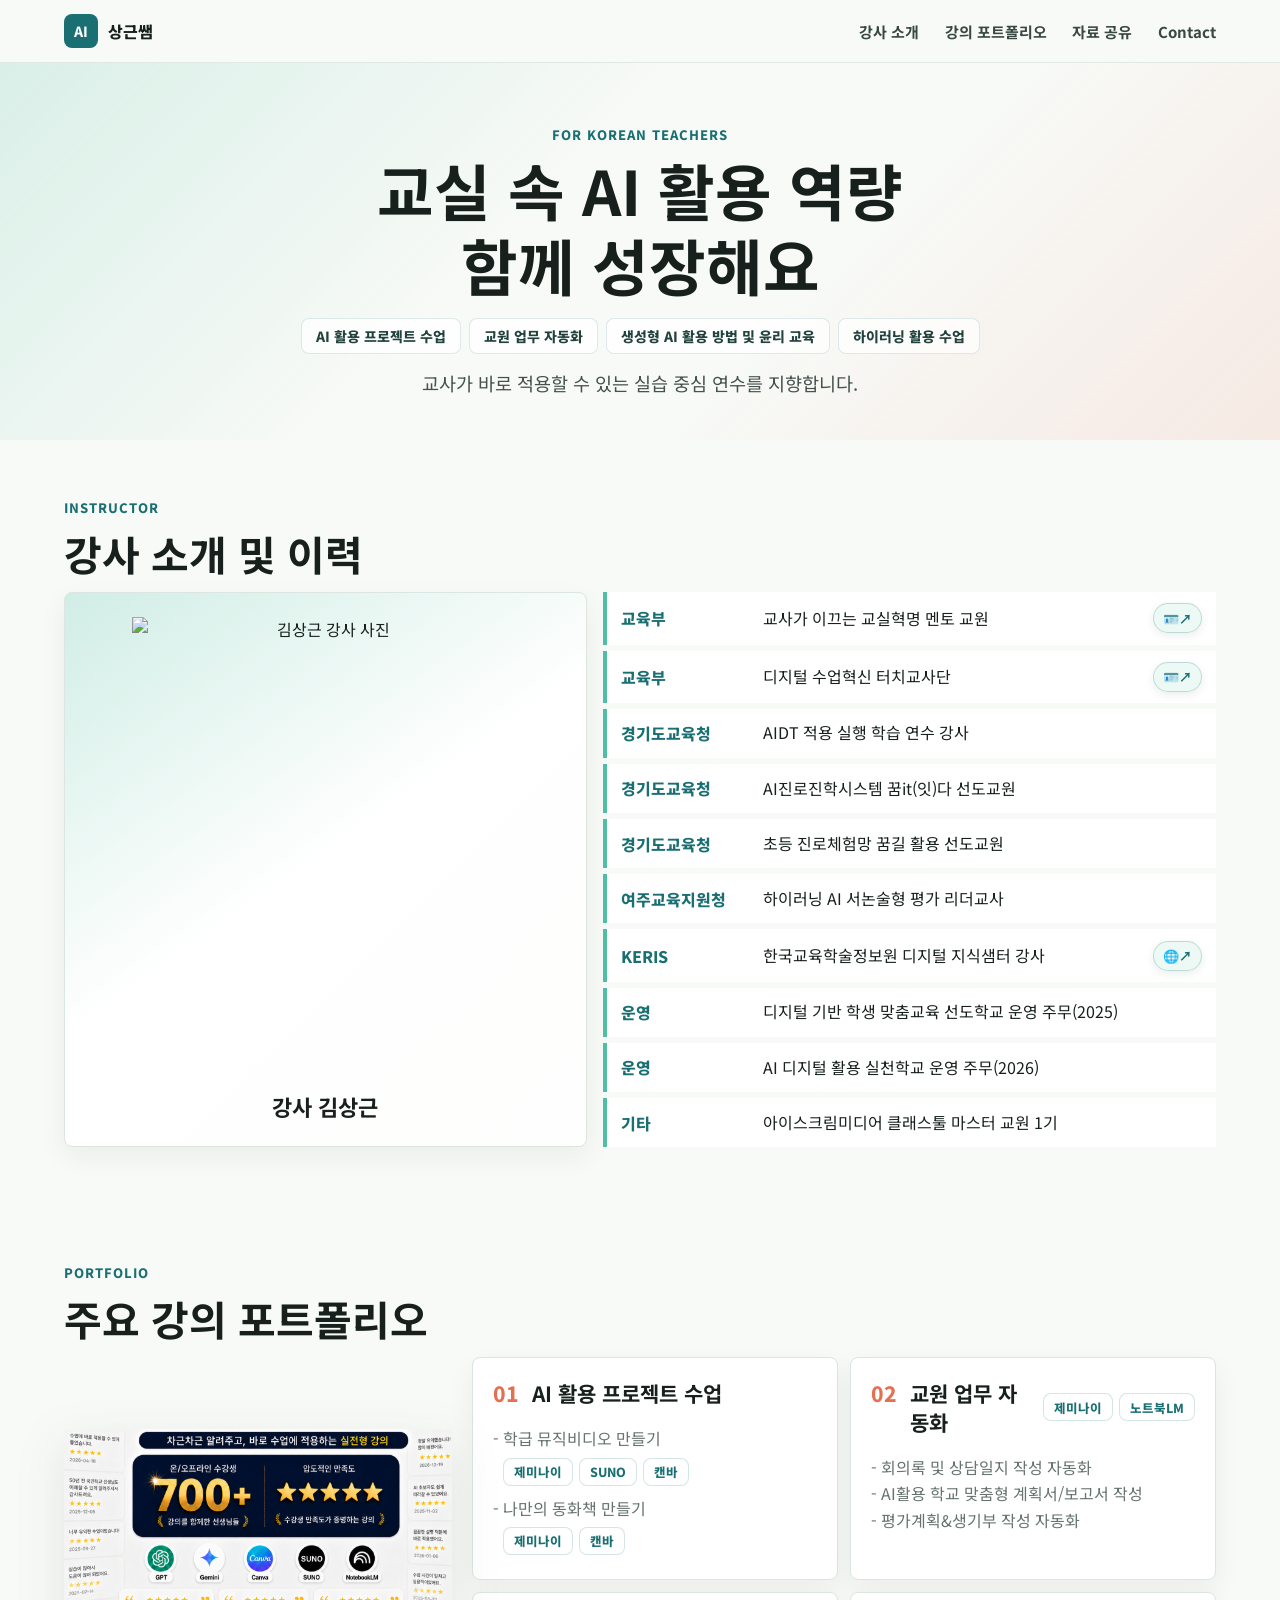
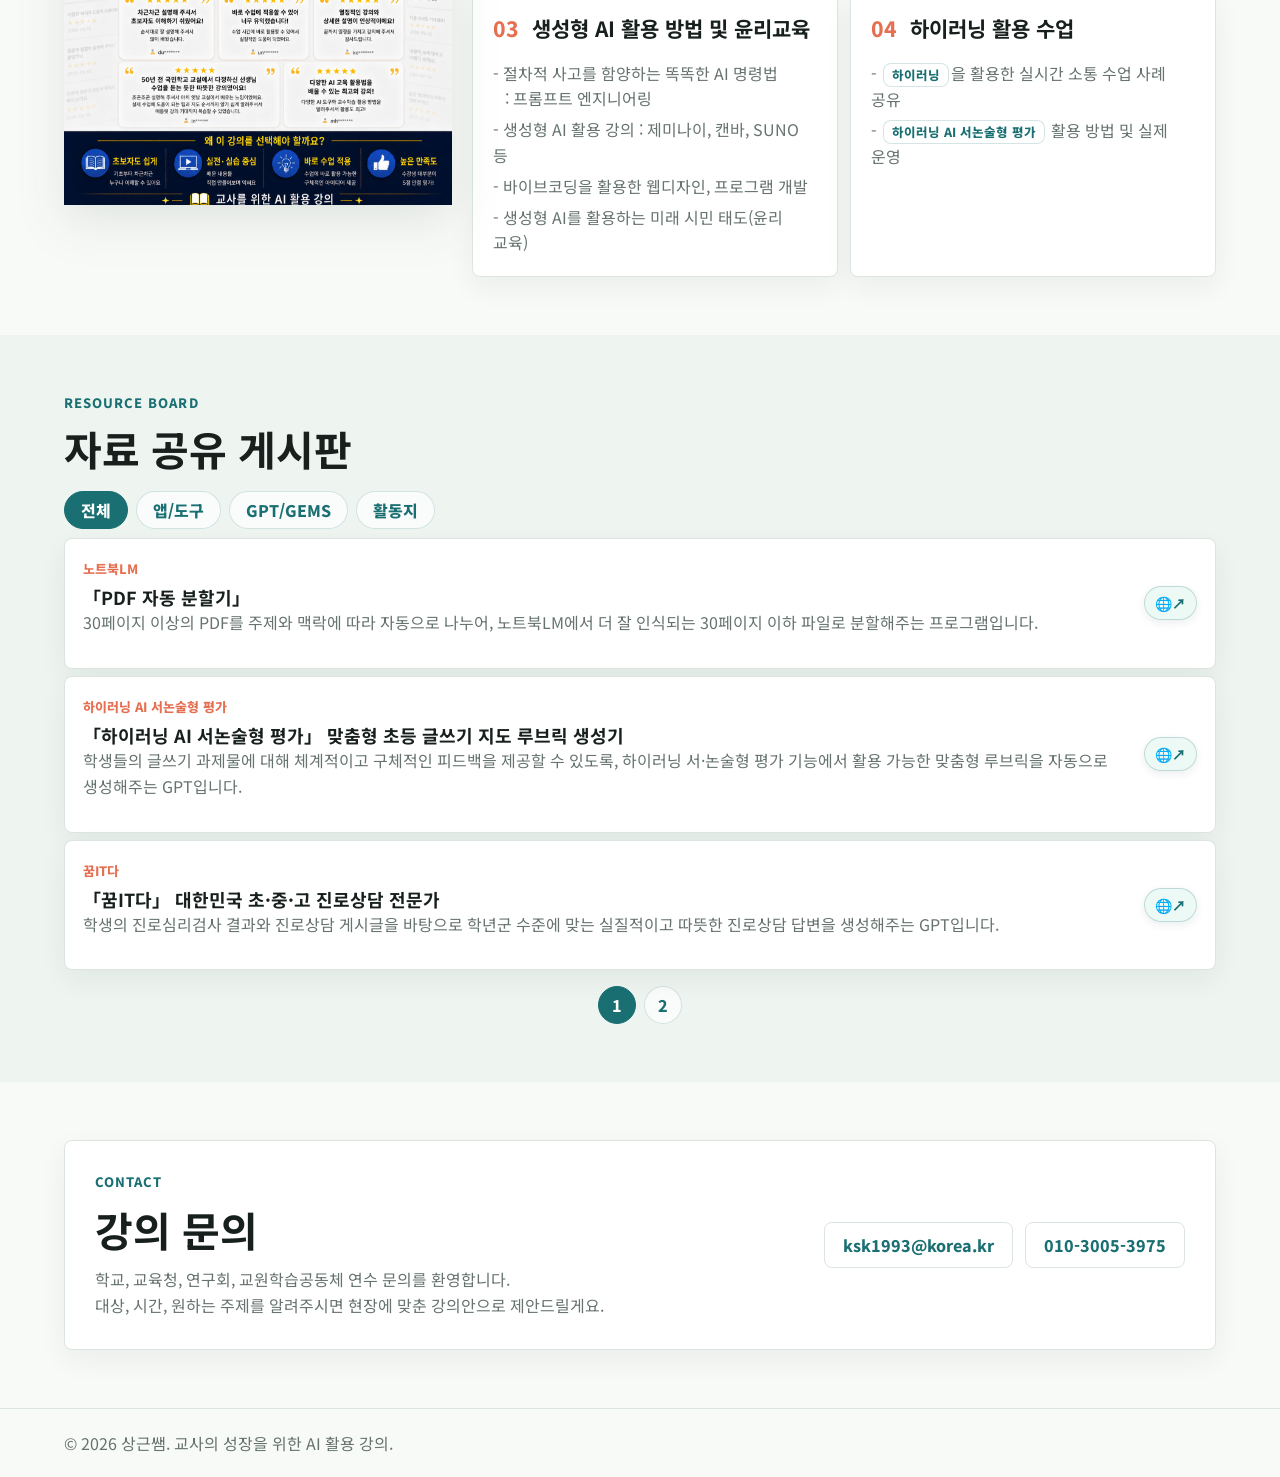
==== index.html @ 59b43b4c "Add files via upload" ====
<!doctype html>
<html lang="ko">
  <head>
    <meta charset="UTF-8" />
    <meta name="viewport" content="width=device-width, initial-scale=1.0" />
    <title>상근쌤 | 교사를 위한 AI 활용 강의 · 업무 자동화 연수</title>
    <meta
      name="description"
      content="교사를 위한 AI 활용 강의, 노트북LM과 제미나이 기반 업무 자동화, 생성형 AI 수업, 하이러닝 서논술형 평가 연수를 운영하는 상근쌤의 강의 포트폴리오입니다."
    />
    <meta name="robots" content="index, follow" />
    <meta
      name="keywords"
      content="교사 AI 활용 강의, 교원 AI 연수, 노트북LM 업무 자동화, 제미나이 업무 자동화, 하이러닝 서논술형 평가, 바이브코딩 자료, 생성형 AI 수업"
    />
    <link rel="canonical" href="https://skssam.pages.dev/" />
    <meta property="og:title" content="상근쌤 | 교사를 위한 AI 활용 강의" />
    <meta
      property="og:description"
      content="교실에서 바로 쓰는 AI 활용 수업, 교사 업무 자동화, 생성형 AI 연수와 자료 공유"
    />
    <meta property="og:url" content="https://skssam.pages.dev/" />
    <meta property="og:type" content="website" />
    <meta property="og:image" content="https://skssam.pages.dev/assets/og-image.png" />
    <meta property="og:image:secure_url" content="https://skssam.pages.dev/assets/og-image.png" />
    <meta property="og:image:type" content="image/png" />
    <meta property="og:image:width" content="1731" />
    <meta property="og:image:height" content="909" />
    <meta property="og:image:alt" content="상근쌤 교사를 위한 AI 활용 강의 및 업무 자동화 연수 대표 이미지" />
    <meta name="twitter:card" content="summary_large_image" />
    <meta name="twitter:url" content="https://skssam.pages.dev/" />
    <meta name="twitter:image" content="https://skssam.pages.dev/assets/og-image.png" />
    <link rel="preconnect" href="https://fonts.googleapis.com" />
    <link rel="preconnect" href="https://fonts.gstatic.com" crossorigin />
    <link
      href="https://fonts.googleapis.com/css2?family=Noto+Sans+KR:wght@400;500;700;800&display=swap"
      rel="stylesheet"
    />
    <link rel="stylesheet" as="style" crossorigin href="https://cdn.jsdelivr.net/gh/orioncactus/pretendard/dist/web/static/pretendard.css" />
    <link rel="stylesheet" href="styles.css?v=2026050605" />
    <script type="application/ld+json">
      {
        "@context": "https://schema.org",
        "@type": "Person",
        "name": "김상근",
        "alternateName": "상근쌤",
        "url": "https://skssam.pages.dev/",
        "image": "https://skssam.pages.dev/assets/og-image.png",
        "jobTitle": "교사를 위한 AI 활용 강사",
        "email": "ksk1993@korea.kr",
        "telephone": "010-3005-3975",
        "knowsAbout": [
          "교사 AI 활용 강의",
          "노트북LM 업무 자동화",
          "제미나이 업무 자동화",
          "하이러닝 서논술형 평가",
          "생성형 AI 수업",
          "바이브코딩 자료"
        ]
      }
    </script>
  </head>
  <body>
    <header class="site-header">
      <a class="brand" href="#top" aria-label="상근쌤 홈">
        <span class="brand-mark">AI</span>
        <span>상근쌤</span>
      </a>
      <nav class="main-nav" aria-label="주요 메뉴">
        <a href="#profile">강사 소개</a>
        <a href="#portfolio">강의 포트폴리오</a>
        <a href="#shares">자료 공유</a>
        <a href="#contact">Contact</a>
      </nav>
    </header>

    <main id="top">
      <section class="hero" aria-labelledby="hero-title">
        <div class="hero-copy">
          <p class="eyebrow">For Korean Teachers</p>
          <h1 id="hero-title">
            <span class="hero-title-line">교실 속 AI 활용 역량</span>
            <span class="hero-title-line">함께 성장해요</span>
          </h1>
          <div class="hero-highlights" aria-label="주요 강의 영역">
            <span>AI 활용 프로젝트 수업</span>
            <span>교원 업무 자동화</span>
            <span>생성형 AI 활용 방법 및 윤리 교육</span>
            <span>하이러닝 활용 수업</span>
          </div>
          <p class="hero-lead">교사가 바로 적용할 수 있는 실습 중심 연수를 지향합니다.</p>
        </div>

      </section>

      <section class="section profile-section" id="profile" aria-labelledby="profile-title">
        <div class="section-heading">
          <div>
            <p class="eyebrow">Instructor</p>
            <h2 id="profile-title">강사 소개 및 이력</h2>
          </div>
        </div>
        <div class="profile-grid">
          <article class="profile-card">
            <img class="avatar" src="assets/kim-sanggeun-photo.png" alt="김상근 강사 사진" />
            <h3>강사 김상근</h3>
          </article>
          <div class="history-list">
            <button
              class="history-link-card history-profile-card"
              type="button"
              data-profile-image="assets/profile1.png"
              data-profile-alt="교사가 이끄는 교실혁명 멘토 교원 명함"
              data-hover-label="관련 명함 보기 ↗"
              aria-label="교사가 이끄는 교실혁명 멘토 교원 관련 명함 보기"
            >
              <span>교육부</span>
              <p>교사가 이끄는 교실혁명 <span class="career-mobile-break">멘토 교원</span></p>
              <span class="history-link-icon" aria-hidden="true">🪪↗</span>
              <span class="sr-only">관련 명함 보기</span>
            </button>
            <button
              class="history-link-card history-profile-card"
              type="button"
              data-profile-image="assets/profile2.png"
              data-profile-alt="디지털 수업혁신 터치교사단 명함"
              data-hover-label="관련 명함 보기 ↗"
              aria-label="디지털 수업혁신 터치교사단 관련 명함 보기"
            >
              <span>교육부</span>
              <p class="career-keep-line">디지털 수업혁신 터치교사단</p>
              <span class="history-link-icon" aria-hidden="true">🪪↗</span>
              <span class="sr-only">관련 명함 보기</span>
            </button>
            <div>
              <span>경기도교육청</span>
              <p>AIDT 적용 실행 학습 연수 강사</p>
            </div>
            <div>
              <span>경기도교육청</span>
              <p>AI진로진학시스템 꿈it(잇)다 선도교원</p>
            </div>
            <div>
              <span>경기도교육청</span>
              <p>초등 진로체험망 꿈길 활용 선도교원</p>
            </div>
            <div>
              <span>여주교육지원청</span>
              <p>하이러닝 AI 서논술형 평가 리더교사</p>
            </div>
            <a
              class="history-link-card"
              href="https://educator.edunet.net/search.php?type=all&searchValue=%EA%B9%80%EC%83%81%EA%B7%BC&sKeyword=allkeyword&studyStart=&timeStart=00&timeMinuteStart=00&studyEnd=&timeEnd=00&timeMinuteEnd=00"
              target="_blank"
              rel="noopener noreferrer"
              aria-label="한국교육학술정보원 디지털 지식샘터 강의 보러가기"
              data-hover-label="지식샘터 강의 보러가기 ↗"
            >
              <span>KERIS</span>
              <p>한국교육학술정보원 디지털 지식샘터 강사</p>
              <span class="history-link-icon" aria-hidden="true">
                <span class="history-icon-desktop">🌐</span>
                <span class="history-icon-mobile">🌐↗</span>
              </span>
              <span class="sr-only">지식샘터 강의 보러가기</span>
            </a>
            <div>
              <span>운영</span>
              <p>디지털 기반 학생 맞춤교육 선도학교 운영 주무(2025)</p>
            </div>
            <div>
              <span>운영</span>
              <p>AI 디지털 활용 실천학교 운영 주무(2026)</p>
            </div>
            <div>
              <span>기타</span>
              <p>아이스크림미디어 클래스툴 마스터 교원 1기</p>
            </div>
          </div>
        </div>
      </section>

      <section class="section" id="portfolio" aria-labelledby="portfolio-title">
        <div class="section-heading">
          <div>
            <p class="eyebrow">Portfolio</p>
            <h2 id="portfolio-title">주요 강의 포트폴리오</h2>
          </div>
        </div>
        <div class="portfolio-grid" id="portfolioList">
          <aside class="portfolio-review-panel" aria-label="수강생 후기가 증명하는 AI 활용 수업 강좌">
            <img src="assets/ai-class-review-banner.png" alt="많은 선생님이 선택한 AI 활용 수업 강좌 수강생 후기 이미지" />
          </aside>
          <article class="portfolio-card">
            <div class="portfolio-card-title">
              <span>01</span>
              <h3>AI 활용 프로젝트 수업</h3>
            </div>
            <div class="portfolio-list">
              <p>- 학급 뮤직비디오 만들기</p>
              <div class="tool-tags" aria-label="학급 뮤직비디오 만들기 활용 도구">
                <span>제미나이</span>
                <span>SUNO</span>
                <span>캔바</span>
              </div>
              <p>- 나만의 동화책 만들기</p>
              <div class="tool-tags" aria-label="나만의 동화책 만들기 활용 도구">
                <span>제미나이</span>
                <span>캔바</span>
              </div>
            </div>
          </article>
          <article class="portfolio-card">
            <div class="portfolio-card-title">
              <span>02</span>
              <h3>교원 업무 자동화</h3>
              <div class="tool-tags title-tool-tags" aria-label="교원 업무 자동화 활용 도구">
                <span>제미나이</span>
                <span>노트북LM</span>
              </div>
            </div>
            <p class="portfolio-list">- 회의록 및 상담일지 작성 자동화
- AI활용 학교 맞춤형 계획서/보고서 작성
- 평가계획&생기부 작성 자동화</p>
          </article>
          <article class="portfolio-card">
            <div class="portfolio-card-title">
              <span>03</span>
              <h3>생성형 AI 활용 방법 및 윤리교육</h3>
            </div>
            <div class="portfolio-list">
              <p>- 절차적 사고를 함양하는 똑똑한 AI 명령법<br />&nbsp;&nbsp;&nbsp;: 프롬프트 엔지니어링</p>
              <p>- 생성형 AI 활용 강의 : 제미나이, 캔바, SUNO 등</p>
              <p>- 바이브코딩을 활용한 웹디자인, 프로그램 개발</p>
              <p>- 생성형 AI를 활용하는 미래 시민 태도(윤리 교육)</p>
            </div>
          </article>
          <article class="portfolio-card">
            <div class="portfolio-card-title">
              <span>04</span>
              <h3>하이러닝 활용 수업</h3>
            </div>
            <div class="portfolio-list nowrap-list">
              <p>- <span class="inline-chip">하이러닝</span>을 활용한 실시간 소통 수업 사례 공유</p>
              <p>- <span class="inline-chip">하이러닝 AI 서논술형 평가</span> 활용 방법 및 실제 운영</p>
            </div>
          </article>
        </div>
      </section>

      <section class="section shares-section" id="shares" aria-labelledby="shares-title">
        <div class="section-heading">
          <div>
            <p class="eyebrow">Resource Board</p>
            <h2 id="shares-title">자료 공유 게시판</h2>
          </div>
        </div>
        <div class="share-board-tabs" id="shareBoardTabs" role="tablist" aria-label="자료 공유 게시판 분류">
          <button class="is-active" type="button" data-share-board="전체" role="tab" aria-selected="true">전체</button>
          <button type="button" data-share-board="앱/도구" role="tab" aria-selected="false">앱/도구</button>
          <button type="button" data-share-board="GPT/GEMS" role="tab" aria-selected="false">GPT/GEMS</button>
          <button type="button" data-share-board="활동지" role="tab" aria-selected="false">활동지</button>
        </div>
        <div class="share-list" id="shareList">
          <a class="share-item share-link-card" href="https://drive.google.com/drive/folders/1hih7BRRIBgWwwtmWUX5-XohDXLSH2OhS?usp=drive_link" target="_blank" rel="noopener noreferrer" aria-label="「PDF 자동 분할기」 다운로드" data-hover-label="다운로드 ↗">
            <div>
              <span class="tag">노트북LM</span>
              <h3>「PDF 자동 분할기」</h3>
              <p>30페이지 이상의 PDF를 주제와 맥락에 따라 자동으로 나누어, 노트북LM에서 더 잘 인식되는 30페이지 이하 파일로 분할해주는 프로그램입니다.</p>
            </div>
            <div class="item-actions">
              <span class="share-link-button" aria-hidden="true">🌐↗</span>
            </div>
            <span class="sr-only">다운로드</span>
          </a>
          <a class="share-item share-link-card" href="https://chatgpt.com/g/g-69eb8a4720e4819185c277b83c97bedc-haireoning-ai-seononsulhyeong-pyeongga-majcumhyeong-codeung-geulsseugi-jido-rubeurig-saengseonggi" target="_blank" rel="noopener noreferrer" aria-label="「하이러닝 AI 서논술형 평가」 맞춤형 초등 글쓰기 지도 루브릭 생성기 이동" data-hover-label="이동 ↗">
            <div>
              <span class="tag">하이러닝 AI 서논술형 평가</span>
              <h3>「하이러닝 AI 서논술형 평가」 맞춤형 초등 글쓰기 지도 루브릭 생성기</h3>
              <p>학생들의 글쓰기 과제물에 대해 체계적이고 구체적인 피드백을 제공할 수 있도록, 하이러닝 서·논술형 평가 기능에서 활용 가능한 맞춤형 루브릭을 자동으로 생성해주는 GPT입니다.</p>
            </div>
            <div class="item-actions">
              <span class="share-link-button" aria-hidden="true">🌐↗</span>
            </div>
            <span class="sr-only">이동</span>
          </a>
          <a class="share-item share-link-card" href="https://drive.google.com/drive/folders/1OHxP7_t46k3qbHOUnBz8bA0-FijJ_od2?usp=drive_link" target="_blank" rel="noopener noreferrer" aria-label="「문서일괄 PDF 변환기」 다운로드" data-hover-label="다운로드 ↗">
            <div>
              <span class="tag">노트북LM</span>
              <h3>「문서일괄 PDF 변환기」</h3>
              <p>한글(HWP/HWPX), 워드, 엑셀, 파워포인트 등 여러 문서 파일을 한 번에 PDF로 변환해주는 프로그램입니다.<br />※ 변환 중에는 다른 창을 클릭하지 말고 잠시 기다려야 합니다. 일부 문서 형식은 한컴오피스 또는 LibreOffice 설치가 필요할 수 있습니다.</p>
            </div>
            <div class="item-actions">
              <span class="share-link-button" aria-hidden="true">🌐↗</span>
            </div>
            <span class="sr-only">다운로드</span>
          </a>
        </div>
        <div class="share-pagination" id="sharePagination" aria-label="자료 공유 게시판 페이지"></div>
      </section>

      <section class="section contact-section" id="contact" aria-labelledby="contact-title">
        <div>
          <p class="eyebrow">Contact</p>
          <h2 id="contact-title">강의 문의</h2>
          <p class="contact-copy">
            <span>학교, 교육청, 연구회, 교원학습공동체 연수 문의를 환영합니다.</span>
            <span>대상, 시간, 원하는 주제를 알려주시면 현장에 맞춘 강의안으로 제안드릴게요.</span>
          </p>
        </div>
        <div class="contact-methods">
          <a href="mailto:ksk1993@korea.kr">ksk1993@korea.kr</a>
          <a href="tel:010-3005-3975">010-3005-3975</a>
        </div>
      </section>
    </main>

    <footer>
      <p>© 2026 상근쌤. 교사의 성장을 위한 AI 활용 강의.</p>
    </footer>

    <div class="modal-backdrop" id="adminModal" hidden>
      <div class="admin-modal" role="dialog" aria-modal="true" aria-labelledby="adminModalTitle">
        <button class="modal-close" type="button" id="modalClose" aria-label="팝업 닫기">×</button>
        <p class="eyebrow">Admin</p>
        <h2 id="adminModalTitle">관리자 글쓰기</h2>
        <form class="admin-form" id="adminForm">
          <div class="password-step" id="passwordStep">
            <label for="adminPassword">비밀번호</label>
            <input id="adminPassword" type="password" inputmode="numeric" maxlength="4" placeholder="숫자 4자리" autocomplete="off" />
            <button class="button primary" type="button" id="passwordConfirm">확인</button>
          </div>

          <div class="post-picker-step" id="postPickerStep" hidden>
            <button class="button primary" type="button" id="newPostButton">새 글 작성</button>
            <div class="post-picker-list" id="postPickerList"></div>
          </div>

          <div class="editor-step" id="editorStep" hidden>
            <input id="postCategory" type="text" placeholder="분류 예: 수업 도구" />
            <input id="postTitle" type="text" placeholder="제목" required />
            <textarea id="postDescription" rows="4" placeholder="설명" required></textarea>
            <input id="postUrl" type="url" placeholder="공유 링크 https://..." />
            <input id="postFile" type="file" />
            <button class="button primary" type="submit" id="savePostButton">등록하기</button>
          </div>
        </form>
      </div>
    </div>

    <div class="profile-image-backdrop" id="profileImageModal" hidden>
      <div class="profile-image-dialog" role="dialog" aria-modal="true" aria-label="관련 명함 이미지">
        <button class="profile-image-close" type="button" id="profileImageClose" aria-label="명함 이미지 닫기">×</button>
        <img id="profileImagePreview" src="" alt="" />
      </div>
    </div>

    <script>
      (() => {
        const portfolioKey = "sanggeunPortfolioItems";
        const shareKey = "sanggeunShareItems";
        const defaultPortfolioItems = [
          {
            id: "default-project-ai",
            title: "AI 활용 프로젝트 수업",
            description: "- 학급 뮤직비디오 만들기\n- 나만의 동화책 만들기",
          },
          {
            id: "default-automation",
            title: "교원 업무 자동화",
            description: "- 회의록 및 상담일직 작성 자동화\n- AI활용 학교 맞춤형 계획서/보고서 작성\n- 평가계획&생기부 작성 자동화",
          },
          {
            id: "default-generative-ai",
            title: "생성형 AI 활용 방법 및 윤리교육",
            description: "- 절차적 사고를 함양하는 똑똑한 AI 명령법\n   : 프롬프트 엔지니어링\n- 생성형 AI 활용 강의 : 제미나이, 캔바, SUNO 등\n- 바이브코딩을 활용한 웹디자인, 프로그램 개발\n- 생성형 AI를 활용하는 미래 시민 태도(윤리 교육)",
          },
          {
            id: "default-highlearning",
            title: "하이러닝 활용 수업",
            description: "- 하이러닝을 활용한 실시간 소통 수업 사례 공유\n- 하이러닝 서논술형 평가 활용 방법 및 실제 운영",
          },
        ];

        try {
          const savedPortfolioItems = JSON.parse(localStorage.getItem(portfolioKey)) || [];
          const defaultIds = new Set(defaultPortfolioItems.map((item) => item.id));
          const customPortfolioItems = savedPortfolioItems
            .filter((item) => !defaultIds.has(item.id))
            .filter((item) => item.title !== "프로젝트 학습 기반 AI 수업")
            .filter((item) => !item.title.replace(/\s+/g, "").includes("노트북LM과제미나이기반"));

          localStorage.setItem(portfolioKey, JSON.stringify([...defaultPortfolioItems, ...customPortfolioItems]));

          const savedShareItems = JSON.parse(localStorage.getItem(shareKey)) || [];
          const cleanedShareItems = savedShareItems.filter((item) => {
            const isPdfSplitter = item.title === "PDF 자동 분할기(30페이지)";

            return !(isPdfSplitter && !item.url);
          });

          localStorage.setItem(shareKey, JSON.stringify(cleanedShareItems));
        } catch {
          localStorage.setItem(portfolioKey, JSON.stringify(defaultPortfolioItems));
          localStorage.setItem(shareKey, JSON.stringify([]));
        }
      })();
    </script>
    <script src="script.js?v=2026050602"></script>
  </body>
</html>
---- styles.css ----
:root {
  --ink: #17201d;
  --muted: #66736f;
  --line: #dce5df;
  --paper: #f8faf7;
  --panel: #ffffff;
  --mint: #4fbea3;
  --teal: #196f72;
  --coral: #e56f51;
  --gold: #d7a84b;
  --shadow: 0 18px 50px rgba(18, 38, 35, 0.12);
}

* {
  box-sizing: border-box;
}

html {
  scroll-behavior: smooth;
}

body {
  margin: 0;
  font-family: "Pretendard", "Noto Sans KR", system-ui, sans-serif;
  color: var(--ink);
  background: var(--paper);
  letter-spacing: 0;
}

.sr-only {
  position: absolute;
  width: 1px;
  height: 1px;
  padding: 0;
  margin: -1px;
  overflow: hidden;
  clip: rect(0, 0, 0, 0);
  white-space: nowrap;
  border: 0;
}

a {
  color: inherit;
  text-decoration: none;
}

.site-header {
  position: sticky;
  top: 0;
  z-index: 10;
  display: flex;
  align-items: center;
  justify-content: space-between;
  gap: 20px;
  padding: 14px clamp(20px, 5vw, 64px);
  background: rgba(248, 250, 247, 0.88);
  border-bottom: 1px solid rgba(220, 229, 223, 0.8);
  backdrop-filter: blur(16px);
}

.brand {
  display: inline-flex;
  align-items: center;
  gap: 10px;
  font-weight: 800;
  white-space: nowrap;
}

.brand-mark {
  display: grid;
  place-items: center;
  width: 34px;
  height: 34px;
  border-radius: 8px;
  color: white;
  background: var(--teal);
  font-size: 14px;
}

.main-nav {
  display: flex;
  align-items: center;
  gap: clamp(12px, 2vw, 28px);
  color: #394843;
  font-size: 15px;
  font-weight: 700;
}

.hero {
  min-height: auto;
  display: flex;
  align-items: center;
  justify-content: center;
  padding: clamp(40px, 5.6vw, 62px) clamp(20px, 5vw, 64px) clamp(28px, 3.6vw, 42px);
  background:
    linear-gradient(135deg, rgba(79, 190, 163, 0.18), transparent 42%),
    linear-gradient(315deg, rgba(229, 111, 81, 0.12), transparent 38%),
    var(--paper);
}

.hero-copy {
  max-width: 980px;
  margin: 0 auto;
  text-align: center;
}

.eyebrow {
  margin: 0 0 12px;
  color: var(--teal);
  font-size: 13px;
  font-weight: 800;
  letter-spacing: 0.08em;
  text-transform: uppercase;
}

h1,
h2,
h3,
p {
  margin-top: 0;
}

h1 {
  margin-bottom: 14px;
  font-size: clamp(38px, 4.8vw, 64px);
  line-height: 1.12;
  letter-spacing: 0;
}

.hero-title-line {
  display: block;
  white-space: nowrap;
}

.hero-title-line + .hero-title-line {
  margin-top: 6px;
}

.hero-mobile-line {
  display: inline;
}

.hero-lead {
  max-width: none;
  margin-top: 14px;
  margin-bottom: 0;
  color: #45524e;
  font-size: clamp(16px, 1.45vw, 19px);
  line-height: 1.65;
}

.hero-lead span {
  display: block;
  white-space: nowrap;
}

.hero-lead .hero-lead-mobile {
  display: none;
}

.hero-highlights {
  display: flex;
  flex-wrap: wrap;
  justify-content: center;
  gap: 8px;
  max-width: 900px;
  margin: 18px auto 0;
}

.hero-highlights span {
  display: inline-flex;
  align-items: center;
  min-height: 36px;
  padding: 0 14px;
  border: 1px solid rgba(25, 111, 114, 0.14);
  border-radius: 8px;
  color: #21423d;
  background: rgba(255, 255, 255, 0.72);
  font-size: 14px;
  font-weight: 800;
}

.contact-methods {
  display: flex;
  flex-wrap: wrap;
  gap: 12px;
  margin-top: 24px;
}

.button,
.contact-methods a,
.share-item a,
.file-button {
  display: inline-flex;
  align-items: center;
  justify-content: center;
  min-height: 46px;
  padding: 0 18px;
  border-radius: 8px;
  border: 0;
  font: inherit;
  font-weight: 800;
  cursor: pointer;
}

.button.primary {
  color: white;
  background: var(--teal);
}

.button.secondary,
.contact-methods a,
.share-item a,
.file-button {
  color: var(--teal);
  border: 1px solid var(--line);
  background: rgba(255, 255, 255, 0.74);
}

.file-button {
  font: inherit;
  cursor: pointer;
}

.admin-toggle {
  justify-self: end;
  align-self: start;
  display: inline-grid;
  place-items: center;
  width: 28px;
  height: 28px;
  border: 1px solid rgba(25, 111, 114, 0.22);
  border-radius: 8px;
  color: var(--teal);
  background: rgba(255, 255, 255, 0.76);
  font: inherit;
  font-size: 19px;
  line-height: 1;
  font-weight: 800;
  cursor: pointer;
}

.admin-toggle:hover {
  color: white;
  border-color: var(--teal);
  background: var(--teal);
}

.section {
  padding: clamp(34px, 4.8vw, 58px) clamp(20px, 5vw, 64px);
}

.section-heading {
  display: grid;
  grid-template-columns: minmax(0, 0.68fr) minmax(260px, 0.32fr);
  gap: 24px;
  align-items: end;
  max-width: none;
  margin-bottom: 14px;
}

.section h2 {
  margin-bottom: 0;
  font-size: clamp(28px, 3.2vw, 42px);
  line-height: 1.2;
}

.section-heading > p {
  margin-bottom: 3px;
  color: var(--muted);
  line-height: 1.65;
}

.profile-grid {
  display: grid;
  grid-template-columns: minmax(420px, 0.92fr) minmax(0, 1.08fr);
  gap: 16px;
  align-items: stretch;
}

.profile-card,
.portfolio-card,
.share-item,
.contact-section {
  border: 1px solid var(--line);
  border-radius: 8px;
  background: var(--panel);
  box-shadow: 0 10px 28px rgba(18, 38, 35, 0.06);
}

.profile-card {
  display: flex;
  flex-direction: column;
  align-items: center;
  gap: 12px;
  padding: clamp(16px, 2vw, 24px);
  text-align: center;
  background:
    linear-gradient(145deg, rgba(79, 190, 163, 0.22), rgba(255, 255, 255, 0.94) 48%),
    linear-gradient(315deg, rgba(229, 111, 81, 0.14), transparent 46%),
    #f5fbf8;
}

.profile-card h3 {
  margin-bottom: 0;
  font-size: 22px;
}

.avatar {
  display: block;
  width: min(82%, 390px);
  height: clamp(380px, 36vw, 510px);
  object-fit: contain;
  object-position: center bottom;
  border: 0 !important;
  outline: 0 !important;
  box-shadow: none !important;
  border-radius: 0;
  background: transparent !important;
}

.profile-card p,
.portfolio-card p,
.share-item p,
.contact-section p {
  color: var(--muted);
  line-height: 1.65;
  word-break: keep-all;
  overflow-wrap: anywhere;
}

.share-item p {
  white-space: pre-line;
}

.profile-intro {
  margin-bottom: 0;
  width: 100%;
  max-width: 620px;
  text-align: left;
}

.profile-intro span {
  display: block;
  white-space: nowrap;
}

.profile-intro .mobile-intro-line {
  display: none;
}

.history-list {
  display: grid;
  gap: 6px;
  align-content: stretch;
}

.history-list div,
.history-list a,
.history-list button {
  position: relative;
  display: grid;
  grid-template-columns: 128px minmax(0, 1fr) auto;
  gap: 14px;
  align-items: center;
  width: 100%;
  padding: 10px 14px;
  border: 0;
  border-left: 4px solid var(--mint);
  background: white;
  color: inherit;
  font: inherit;
  text-align: left;
  min-height: 47px;
}

.history-link-card {
  color: inherit;
  text-decoration: none;
  cursor: pointer;
  overflow: hidden;
  transition:
    transform 0.24s ease,
    box-shadow 0.24s ease,
    border-color 0.24s ease,
    background 0.24s ease;
}

.history-list span {
  color: var(--teal);
  font-weight: 800;
  white-space: nowrap;
}

.history-list p {
  margin-bottom: 0;
  line-height: 1.48;
}

.career-mobile-break {
  display: inline;
}

.history-list p .career-mobile-break {
  color: inherit;
  font: inherit;
  font-weight: inherit;
  white-space: normal;
}

.history-link-icon {
  display: inline-flex;
  align-items: center;
  justify-content: center;
  justify-self: end;
  min-width: 42px;
  min-height: 30px;
  padding: 0 9px;
  border: 1px solid rgba(25, 111, 114, 0.22);
  border-radius: 999px;
  background: rgba(235, 249, 245, 0.92);
  box-shadow: 0 3px 9px rgba(18, 38, 35, 0.08);
  color: var(--teal);
  font-size: 13px;
  font-weight: 900;
  line-height: 1;
  opacity: 1;
  animation: softPulse 5.2s ease-in-out infinite;
}

.history-icon-desktop {
  display: none;
}

.history-icon-mobile {
  display: inline;
}

.history-link-card::after {
  content: attr(data-hover-label);
  position: absolute;
  inset: 0;
  display: grid;
  place-items: center;
  padding: 0 18px;
  color: var(--teal);
  background: rgba(255, 255, 255, 0.94);
  font-weight: 900;
  letter-spacing: -0.02em;
  opacity: 0;
  transform: translateY(4px);
  transition:
    opacity 0.24s ease,
    transform 0.24s ease;
  pointer-events: none;
}

.profile-image-backdrop {
  position: fixed;
  inset: 0;
  z-index: 120;
  display: grid;
  place-items: center;
  padding: 22px;
  background: rgba(18, 31, 29, 0.34);
  backdrop-filter: blur(4px);
  opacity: 0;
  transition: opacity 0.24s ease;
}

.profile-image-backdrop[hidden] {
  display: none;
}

.profile-image-backdrop.is-open {
  opacity: 1;
}

.profile-image-dialog {
  position: relative;
  width: min(82vw, 560px);
  max-height: min(78vh, 720px);
  display: grid;
  place-items: center;
  transform: translateY(14px) scale(0.96);
  opacity: 0;
  transition:
    opacity 0.26s ease,
    transform 0.26s ease;
}

.profile-image-backdrop.is-open .profile-image-dialog {
  transform: translateY(0) scale(1);
  opacity: 1;
}

.profile-image-dialog img {
  display: block;
  width: auto;
  max-width: 100%;
  max-height: min(72vh, 660px);
  border-radius: 8px;
  box-shadow: 0 22px 54px rgba(18, 38, 35, 0.24);
}

.profile-image-close {
  position: absolute;
  top: -14px;
  right: -14px;
  z-index: 1;
  display: grid;
  place-items: center;
  width: 36px;
  height: 36px;
  border: 1px solid rgba(25, 111, 114, 0.18);
  border-radius: 999px;
  color: var(--teal);
  background: rgba(255, 255, 255, 0.96);
  box-shadow: 0 8px 20px rgba(18, 38, 35, 0.14);
  font: inherit;
  font-size: 22px;
  font-weight: 800;
  line-height: 1;
  cursor: pointer;
  transition:
    background 0.2s ease,
    transform 0.2s ease;
}

.profile-image-close:hover,
.profile-image-close:focus-visible {
  background: #f4fbf8;
  transform: translateY(-1px);
  outline: none;
}

.history-link-card:focus-visible {
  outline: 3px solid rgba(25, 111, 114, 0.22);
  outline-offset: 2px;
}

@media (hover: hover) and (pointer: fine) {
  .history-link-card:hover,
  .history-link-card:focus-visible {
    transform: translateY(-2px);
    border-left-color: var(--teal);
    background: rgba(255, 255, 255, 0.96);
    box-shadow: 0 10px 24px rgba(18, 38, 35, 0.11);
  }

  .history-link-card:hover > span:not(.history-link-icon),
  .history-link-card:hover > p,
  .history-link-card:hover .history-link-icon,
  .history-link-card:focus-visible > span:not(.history-link-icon),
  .history-link-card:focus-visible > p,
  .history-link-card:focus-visible .history-link-icon {
    opacity: 0.12;
  }

  .history-link-card:hover::after,
  .history-link-card:focus-visible::after {
    opacity: 1;
    transform: translateY(0);
  }
}

@media (hover: none), (pointer: coarse) {
  .history-link-card {
    border-right: 2px solid rgba(25, 111, 114, 0.26);
  }

  .history-link-card::after {
    display: none;
  }

  .history-link-icon {
    animation: softPulse 5.2s ease-in-out infinite;
  }

  .history-link-card:active {
    transform: translateY(1px);
    background: rgba(246, 252, 249, 0.98);
  }
}

@keyframes softPulse {
  0%,
  72%,
  100% {
    border-color: rgba(25, 111, 114, 0.22);
    box-shadow: 0 3px 9px rgba(18, 38, 35, 0.08);
    transform: translate(0, 0);
  }

  78% {
    border-color: rgba(25, 111, 114, 0.42);
    box-shadow: 0 4px 12px rgba(18, 38, 35, 0.12);
    transform: translate(1px, -1px);
  }

  84% {
    border-color: rgba(25, 111, 114, 0.28);
    box-shadow: 0 3px 9px rgba(18, 38, 35, 0.08);
    transform: translate(0, 0);
  }
}

@keyframes softBorderPulse {
  0%,
  72%,
  100% {
    border-color: rgba(25, 111, 114, 0.22);
    box-shadow: 0 3px 9px rgba(18, 38, 35, 0.08);
  }

  78% {
    border-color: rgba(25, 111, 114, 0.42);
    box-shadow: 0 4px 12px rgba(18, 38, 35, 0.12);
  }

  84% {
    border-color: rgba(25, 111, 114, 0.28);
    box-shadow: 0 3px 9px rgba(18, 38, 35, 0.08);
  }
}

@media (prefers-reduced-motion: reduce) {
  .history-link-card,
  .history-link-card::after,
  .history-link-icon,
  .profile-image-backdrop,
  .profile-image-dialog,
  .share-link-card,
  .share-link-card::after,
  .share-link-button {
    animation: none !important;
    transition: none !important;
  }

  .history-link-card:hover,
  .history-link-card:focus-visible,
  .share-link-card:hover,
  .share-link-card:focus-visible {
    transform: none;
  }
}

.portfolio-grid {
  display: grid;
  grid-template-columns: minmax(360px, 1.08fr) repeat(2, minmax(0, 1fr));
  grid-template-rows: repeat(2, minmax(220px, auto));
  gap: 12px;
  align-items: stretch;
}

.portfolio-review-panel {
  grid-row: 1 / span 2;
  display: flex;
  align-items: stretch;
  justify-content: center;
  min-height: 100%;
  padding: 0 8px 0 0;
}

.portfolio-review-panel img {
  display: block;
  width: 100%;
  height: 100%;
  max-height: none;
  object-fit: contain;
  object-position: center;
  border: 0;
  border-radius: 14px;
  filter: drop-shadow(0 16px 24px rgba(18, 38, 35, 0.1));
}

.portfolio-card {
  min-height: 220px;
  padding: 20px;
}

.portfolio-card-title {
  display: flex;
  align-items: baseline;
  gap: 13px;
  margin-bottom: 18px;
}

.portfolio-card-title > span {
  display: inline-flex;
  flex: 0 0 auto;
  color: var(--coral);
  font-size: clamp(21px, 1.32vw, 24px);
  font-weight: 800;
}

.portfolio-card h3 {
  margin-bottom: 0;
  font-size: clamp(21px, 1.32vw, 24px);
  line-height: 1.35;
}

.share-item h3 {
  margin-bottom: 0;
  font-size: 18px;
  line-height: 1.35;
}

.portfolio-card p {
  font-size: clamp(16px, 1vw, 18px);
  white-space: pre-line;
}

.portfolio-list {
  color: var(--muted);
  display: grid;
  gap: 6px;
}

.portfolio-list p {
  margin-bottom: 0;
  color: var(--muted);
  line-height: 1.58;
  white-space: normal;
}

.tool-tags {
  display: flex;
  flex-wrap: wrap;
  gap: 6px;
  margin: 0 0 4px 10px;
}

.portfolio-card-title .title-tool-tags {
  flex: 0 0 auto;
  margin: 0 0 0 2px;
  align-self: center;
  justify-content: flex-start;
}

.tool-tags span,
.inline-chip {
  display: inline-flex;
  align-items: center;
  min-height: 28px;
  padding: 0 10px;
  border: 1px solid rgba(25, 111, 114, 0.18);
  border-radius: 8px;
  color: var(--teal);
  background: rgba(255, 255, 255, 0.76);
  font-size: 12.5px;
  font-weight: 800;
  white-space: nowrap;
}

.inline-chip {
  min-height: 24px;
  padding: 0 8px;
  margin: 0 2px;
  vertical-align: baseline;
}

.portfolio-list.nowrap-list {
  font-size: 14px;
  word-break: keep-all;
  overflow-wrap: normal;
}

.admin-form {
  display: grid;
  grid-template-columns: 1fr;
  gap: 10px;
  align-items: stretch;
  margin: 0;
}

.admin-form input,
.admin-form textarea {
  width: 100%;
  min-height: 46px;
  padding: 11px 13px;
  border: 1px solid var(--line);
  border-radius: 8px;
  background: white;
  color: var(--ink);
  font: inherit;
}

.admin-form textarea {
  resize: vertical;
}

.admin-form button {
  align-self: stretch;
}

.item-actions {
  display: flex;
  gap: 8px;
  align-items: center;
}

.delete-button {
  display: none;
  min-height: 38px;
  padding: 0 12px;
  border: 1px solid rgba(229, 111, 81, 0.28);
  border-radius: 8px;
  color: var(--coral);
  background: rgba(255, 255, 255, 0.8);
  font: inherit;
  font-weight: 800;
  cursor: pointer;
}

body.is-admin .delete-button {
  display: inline-flex;
  align-items: center;
}

.empty-state {
  grid-column: 1 / -1;
  margin: 0;
  padding: 24px;
  border: 1px dashed var(--line);
  border-radius: 8px;
  color: var(--muted);
  background: rgba(255, 255, 255, 0.62);
}

.modal-backdrop {
  position: fixed;
  inset: 0;
  z-index: 100;
  display: grid;
  place-items: center;
  padding: 22px;
  background: rgba(23, 32, 29, 0.26);
}

.modal-backdrop[hidden] {
  display: none;
}

.admin-modal {
  position: relative;
  width: min(100%, 560px);
  padding: 28px;
  border: 1px solid var(--line);
  border-radius: 8px;
  background: var(--panel);
  box-shadow: var(--shadow);
}

.admin-modal h2 {
  margin-bottom: 18px;
  font-size: 30px;
}

.modal-close {
  position: absolute;
  top: 14px;
  right: 14px;
  display: grid;
  place-items: center;
  width: 34px;
  height: 34px;
  border: 1px solid var(--line);
  border-radius: 8px;
  color: var(--muted);
  background: white;
  font-size: 20px;
  cursor: pointer;
}

.password-step,
.post-picker-step,
.editor-step {
  display: grid;
  gap: 10px;
}

.password-step label {
  color: var(--teal);
  font-weight: 800;
}

.editor-step[hidden],
.post-picker-step[hidden],
.password-step[hidden] {
  display: none;
}

.post-picker-list {
  display: grid;
  gap: 8px;
  max-height: 280px;
  overflow: auto;
}

.post-picker-item {
  display: grid;
  grid-template-columns: 1fr auto;
  gap: 8px;
  align-items: center;
  width: 100%;
  padding: 13px 14px;
  border: 1px solid var(--line);
  border-radius: 8px;
  background: rgba(255, 255, 255, 0.78);
}

.post-picker-edit {
  display: grid;
  gap: 4px;
  min-width: 0;
  padding: 0;
  border: 0;
  color: var(--ink);
  background: transparent;
  font: inherit;
  text-align: left;
  cursor: pointer;
}

.post-picker-edit strong {
  font-size: 16px;
}

.post-picker-edit span {
  color: var(--muted);
  font-size: 14px;
  line-height: 1.45;
}

.post-picker-item:hover {
  border-color: rgba(25, 111, 114, 0.34);
  background: #ffffff;
}

.post-picker-delete {
  min-height: 36px;
  padding: 0 12px;
  border: 1px solid rgba(229, 111, 81, 0.28);
  border-radius: 8px;
  color: var(--coral);
  background: rgba(255, 255, 255, 0.8);
  font: inherit;
  font-weight: 800;
  cursor: pointer;
}

.json-badge {
  display: inline-flex;
  align-items: center;
  min-height: 30px;
  padding: 0 10px;
  border-radius: 8px;
  color: var(--teal);
  background: rgba(79, 190, 163, 0.14);
  font-size: 12px;
  font-weight: 800;
}

.shares-section {
  background: #eef5f1;
}

.share-board-tabs {
  display: flex;
  flex-wrap: wrap;
  gap: 8px;
  margin: 18px 0 9px;
}

.share-board-tabs button,
.share-pagination button {
  min-height: 38px;
  padding: 0 16px;
  border: 1px solid rgba(25, 111, 114, 0.18);
  border-radius: 999px;
  color: var(--teal);
  background: rgba(255, 255, 255, 0.72);
  font: inherit;
  font-weight: 800;
  cursor: pointer;
  transition:
    background 0.2s ease,
    border-color 0.2s ease,
    color 0.2s ease,
    transform 0.2s ease;
}

.share-board-tabs button:hover,
.share-board-tabs button:focus-visible,
.share-pagination button:hover,
.share-pagination button:focus-visible {
  border-color: rgba(25, 111, 114, 0.36);
  background: rgba(235, 249, 245, 0.95);
  transform: translateY(-1px);
  outline: none;
}

.share-board-tabs button.is-active,
.share-pagination button.is-active {
  color: white;
  border-color: var(--teal);
  background: var(--teal);
}

.share-list {
  display: grid;
  gap: 7px;
}

.share-item {
  position: relative;
  display: grid;
  grid-template-columns: 1fr auto;
  gap: 16px;
  align-items: center;
  padding: 16px 18px;
  color: inherit;
  text-decoration: none;
}

.share-link-card {
  cursor: pointer;
  overflow: hidden;
  transition:
    transform 0.24s ease,
    box-shadow 0.24s ease,
    background 0.24s ease,
    border-color 0.24s ease;
}

.share-link-card::after {
  content: attr(data-hover-label);
  position: absolute;
  inset: 0;
  display: grid;
  place-items: center;
  padding: 0 18px;
  color: var(--teal);
  background: rgba(255, 255, 255, 0.94);
  font-weight: 900;
  letter-spacing: -0.02em;
  opacity: 0;
  transform: translateY(4px);
  transition:
    opacity 0.24s ease,
    transform 0.24s ease;
  pointer-events: none;
}

.share-link-button {
  display: inline-flex;
  align-items: center;
  justify-content: center;
  min-width: 46px;
  min-height: 34px;
  padding: 0 10px;
  border: 1px solid rgba(25, 111, 114, 0.22);
  border-radius: 999px;
  color: var(--teal);
  background: rgba(235, 249, 245, 0.92);
  box-shadow: 0 3px 9px rgba(18, 38, 35, 0.08);
  font-size: 14px;
  font-weight: 900;
  line-height: 1;
  white-space: nowrap;
  animation: softPulse 5.2s ease-in-out infinite;
}

.share-link-card:focus-visible {
  outline: 3px solid rgba(25, 111, 114, 0.22);
  outline-offset: 2px;
}

@media (hover: hover) and (pointer: fine) {
  .share-link-card:hover,
  .share-link-card:focus-visible {
    transform: translateY(-2px);
    border-color: rgba(25, 111, 114, 0.2);
    background: rgba(255, 255, 255, 0.96);
    box-shadow: 0 10px 24px rgba(18, 38, 35, 0.11);
  }

  .share-link-card:hover > div,
  .share-link-card:focus-visible > div {
    opacity: 0.12;
  }

  .share-link-card:hover::after,
  .share-link-card:focus-visible::after {
    opacity: 1;
    transform: translateY(0);
  }
}

@media (hover: none), (pointer: coarse) {
  .share-link-card::after {
    display: none;
  }

  .share-link-card:active {
    transform: translateY(1px);
    background: rgba(246, 252, 249, 0.98);
  }
}

.share-item.is-hidden {
  display: none;
}

.share-pagination {
  display: flex;
  justify-content: center;
  gap: 8px;
  margin-top: 16px;
}

.share-pagination button {
  min-width: 38px;
  padding: 0 12px;
}

.tag {
  display: inline-flex;
  margin-bottom: 7px;
  color: var(--coral);
  font-size: 13px;
  font-weight: 800;
}

.contact-section {
  display: grid;
  grid-template-columns: 1fr minmax(280px, 0.7fr);
  gap: 24px;
  align-items: center;
  margin: clamp(34px, 4.8vw, 58px) clamp(20px, 5vw, 64px);
  padding: clamp(22px, 2.8vw, 30px);
}

.contact-section h2 {
  margin-bottom: 12px;
}

.contact-section .eyebrow {
  color: var(--teal);
}

.contact-copy {
  margin-bottom: 0;
}

.contact-copy span {
  display: block;
  white-space: nowrap;
}

.contact-methods {
  justify-content: flex-end;
  margin-top: 0;
}

footer {
  padding: 22px clamp(20px, 5vw, 64px);
  color: var(--muted);
  border-top: 1px solid var(--line);
}

footer p {
  margin: 0;
}

@media (max-width: 920px) {
  .site-header {
    position: static;
    align-items: flex-start;
    flex-direction: column;
  }

  .main-nav {
    width: 100%;
    overflow-x: auto;
    padding-bottom: 2px;
  }

  .profile-grid,
  .contact-section,
  .section-heading {
    grid-template-columns: 1fr;
  }

  .avatar {
    height: clamp(360px, 68vw, 470px);
  }

  .portfolio-grid {
    grid-template-columns: repeat(2, minmax(0, 1fr));
    grid-template-rows: auto;
  }

  .portfolio-review-panel {
    grid-column: 1 / -1;
    grid-row: auto;
    align-items: center;
    padding: 0 0 6px;
  }

  .portfolio-review-panel img {
    height: auto;
    width: min(100%, 520px);
  }

  .contact-methods {
    justify-content: flex-start;
  }
}

@media (max-width: 760px) {
  .hero-copy {
    text-align: center;
  }

  .hero-title-line {
    white-space: normal;
  }

  .hero-mobile-line {
    display: block;
  }

  .hero-lead span {
    white-space: normal;
  }

  .hero-lead .hero-lead-desktop {
    display: none;
  }

  .hero-lead .hero-lead-mobile {
    display: block;
    white-space: nowrap;
  }

  .hero-highlights {
    display: grid;
    grid-template-columns: minmax(0, 1.54fr) minmax(0, 0.92fr);
    gap: 6px;
    width: min(100%, 670px);
  }

  .hero-highlights span {
    justify-content: center;
    min-height: 34px;
    padding: 0 5px;
    font-size: 13px;
    text-align: center;
    white-space: nowrap;
  }

  .hero-lead {
    font-size: 14px;
    white-space: nowrap;
  }
}

@media (max-width: 620px) {
  h1 {
    font-size: 34px;
    line-height: 1.16;
  }

  .hero {
    padding-top: 30px;
  }

  .history-list div,
  .history-list a,
  .history-list button {
    grid-template-columns: 92px minmax(0, 1fr);
    gap: 7px;
    padding: 10px 12px;
  }

  .history-list span {
    font-size: 12.5px;
  }

  .history-list p {
    line-height: 1.55;
    word-break: keep-all;
    overflow-wrap: normal;
  }

  .history-link-card {
    padding-right: 72px;
  }

  .history-link-icon {
    position: absolute;
    top: 50%;
    right: 8px;
    min-width: 38px;
    min-height: 28px;
    padding: 0 8px;
    font-size: 12px;
    transform: translateY(-50%);
    animation: softBorderPulse 5.2s ease-in-out infinite;
  }

  .career-mobile-break {
    display: block;
  }

  .career-keep-line {
    white-space: nowrap;
  }

  .portfolio-grid,
  .profile-card,
  .share-item {
    grid-template-columns: 1fr;
  }

  .portfolio-review-panel {
    grid-column: auto;
    width: 100%;
  }

  .portfolio-review-panel img {
    width: min(100%, 360px);
  }

  .profile-card {
    gap: 16px;
  }

  .avatar {
    width: min(100%, 320px);
    height: 390px;
  }

  .profile-intro span {
    white-space: nowrap;
  }

  .profile-intro .desktop-intro-line {
    display: none;
  }

  .profile-intro .mobile-intro-line {
    display: block;
  }

  .profile-intro {
    max-width: 100%;
    font-size: 14px;
    line-height: 1.72;
  }

  .contact-copy span {
    white-space: normal;
  }

  .portfolio-card {
    min-height: auto;
    padding: 20px 14px;
  }

  .portfolio-card-title {
    gap: 10px;
    margin-bottom: 14px;
    flex-wrap: wrap;
  }

  .portfolio-card-title .title-tool-tags {
    flex-basis: auto;
    margin-left: 8px;
  }

  .portfolio-card p {
    font-size: 13.5px;
    line-height: 1.65;
    letter-spacing: 0;
    word-break: keep-all;
    overflow-wrap: anywhere;
  }

  .portfolio-card .portfolio-list {
    font-size: 13.5px;
    line-height: 1.65;
    word-break: keep-all;
    overflow-wrap: anywhere;
  }

  .portfolio-card p.nowrap-list {
    font-size: 11px;
    line-height: 1.7;
    overflow-wrap: normal;
  }

  .portfolio-card h3 {
    font-size: 18px;
  }

  .portfolio-card-title > span {
    font-size: 18px;
  }

  .tool-tags {
    gap: 5px;
    margin-left: 8px;
  }

  .tool-tags span {
    min-height: 26px;
    padding: 0 8px;
    font-size: 12px;
  }

  .button,
  .contact-methods a,
  .share-item a,
  .file-button {
    width: 100%;
  }

  .share-board-tabs {
    gap: 6px;
    margin: 14px 0 8px;
  }

  .share-board-tabs button {
    flex: 1 1 calc(50% - 6px);
    padding: 0 10px;
    font-size: 13px;
  }

  .admin-toggle {
    width: 30px;
  }
}
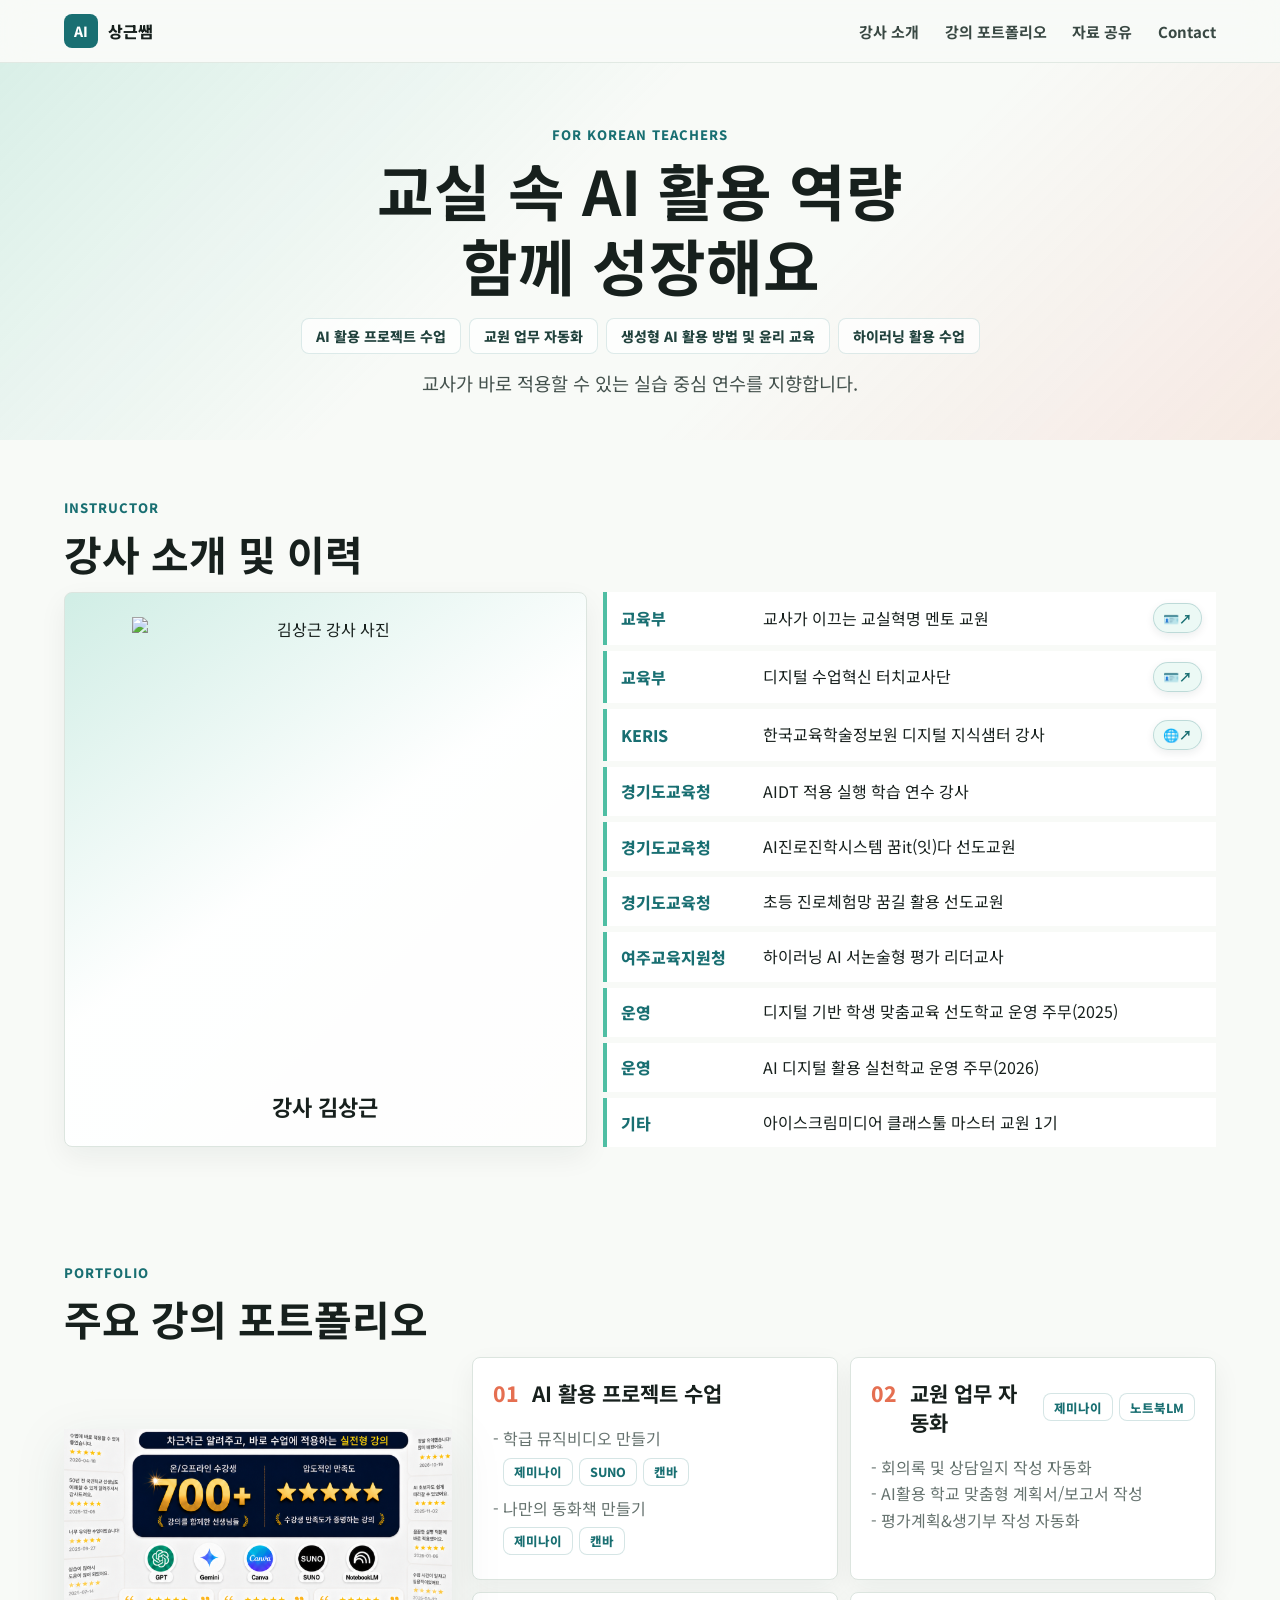
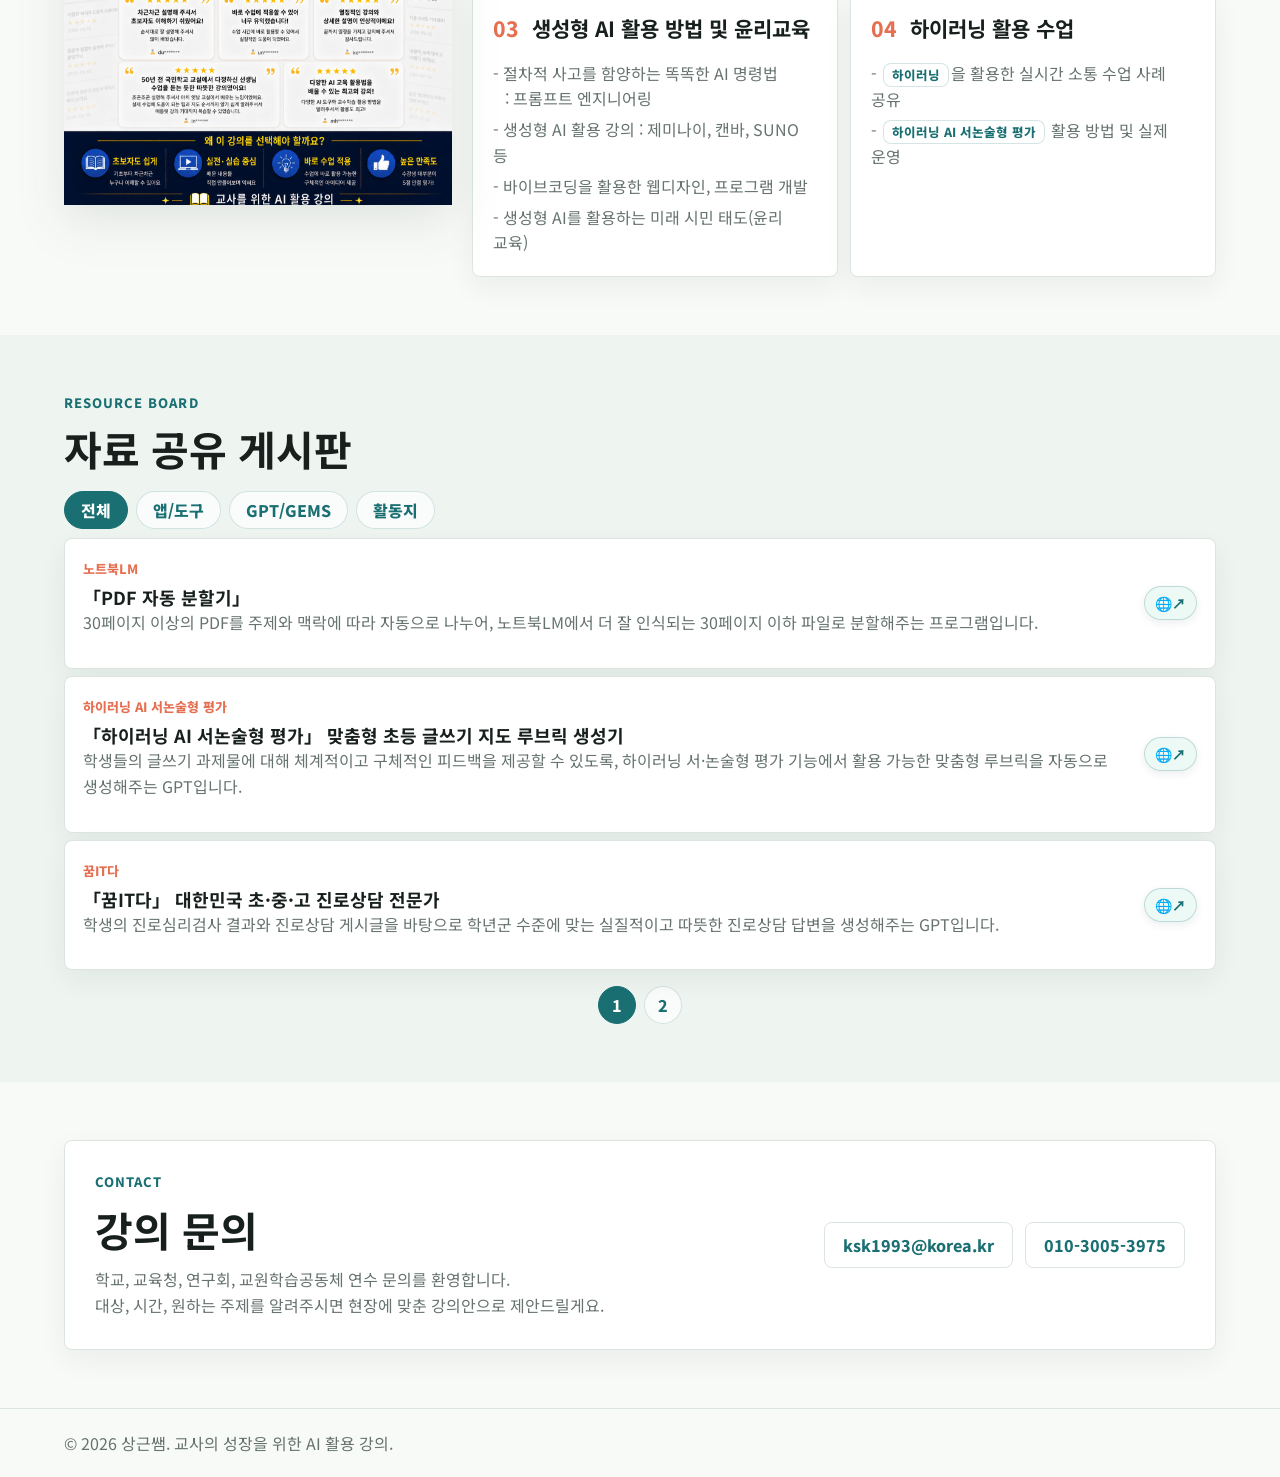
==== commit 0eb156dd: "Add files via upload" ====
--- a/index.html
+++ b/index.html
@@ -132,22 +132,6 @@
               <span class="history-link-icon" aria-hidden="true">🪪↗</span>
               <span class="sr-only">관련 명함 보기</span>
             </button>
-            <div>
-              <span>경기도교육청</span>
-              <p>AIDT 적용 실행 학습 연수 강사</p>
-            </div>
-            <div>
-              <span>경기도교육청</span>
-              <p>AI진로진학시스템 꿈it(잇)다 선도교원</p>
-            </div>
-            <div>
-              <span>경기도교육청</span>
-              <p>초등 진로체험망 꿈길 활용 선도교원</p>
-            </div>
-            <div>
-              <span>여주교육지원청</span>
-              <p>하이러닝 AI 서논술형 평가 리더교사</p>
-            </div>
             <a
               class="history-link-card"
               href="https://educator.edunet.net/search.php?type=all&searchValue=%EA%B9%80%EC%83%81%EA%B7%BC&sKeyword=allkeyword&studyStart=&timeStart=00&timeMinuteStart=00&studyEnd=&timeEnd=00&timeMinuteEnd=00"
@@ -164,6 +148,22 @@
               </span>
               <span class="sr-only">지식샘터 강의 보러가기</span>
             </a>
+            <div>
+              <span>경기도교육청</span>
+              <p>AIDT 적용 실행 학습 연수 강사</p>
+            </div>
+            <div>
+              <span>경기도교육청</span>
+              <p>AI진로진학시스템 꿈it(잇)다 선도교원</p>
+            </div>
+            <div>
+              <span>경기도교육청</span>
+              <p>초등 진로체험망 꿈길 활용 선도교원</p>
+            </div>
+            <div>
+              <span>여주교육지원청</span>
+              <p>하이러닝 AI 서논술형 평가 리더교사</p>
+            </div>
             <div>
               <span>운영</span>
               <p>디지털 기반 학생 맞춤교육 선도학교 운영 주무(2025)</p>
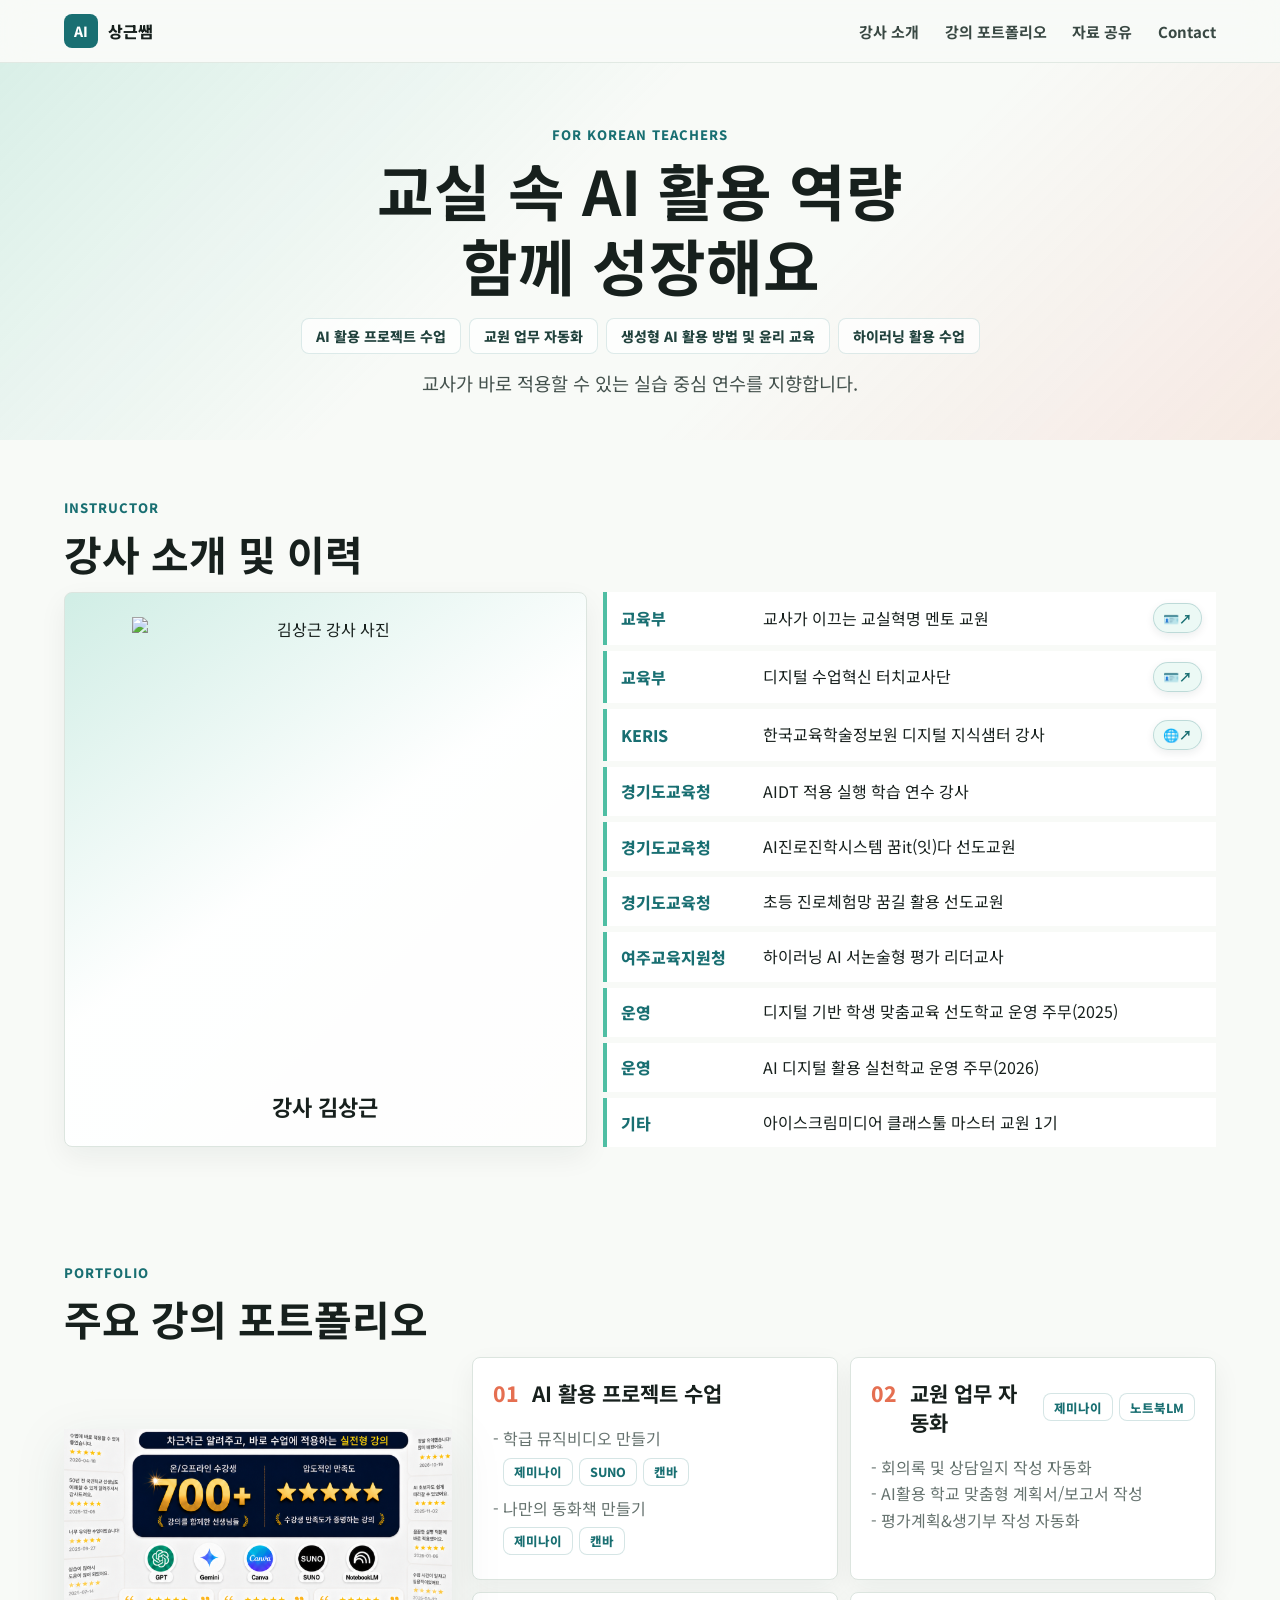
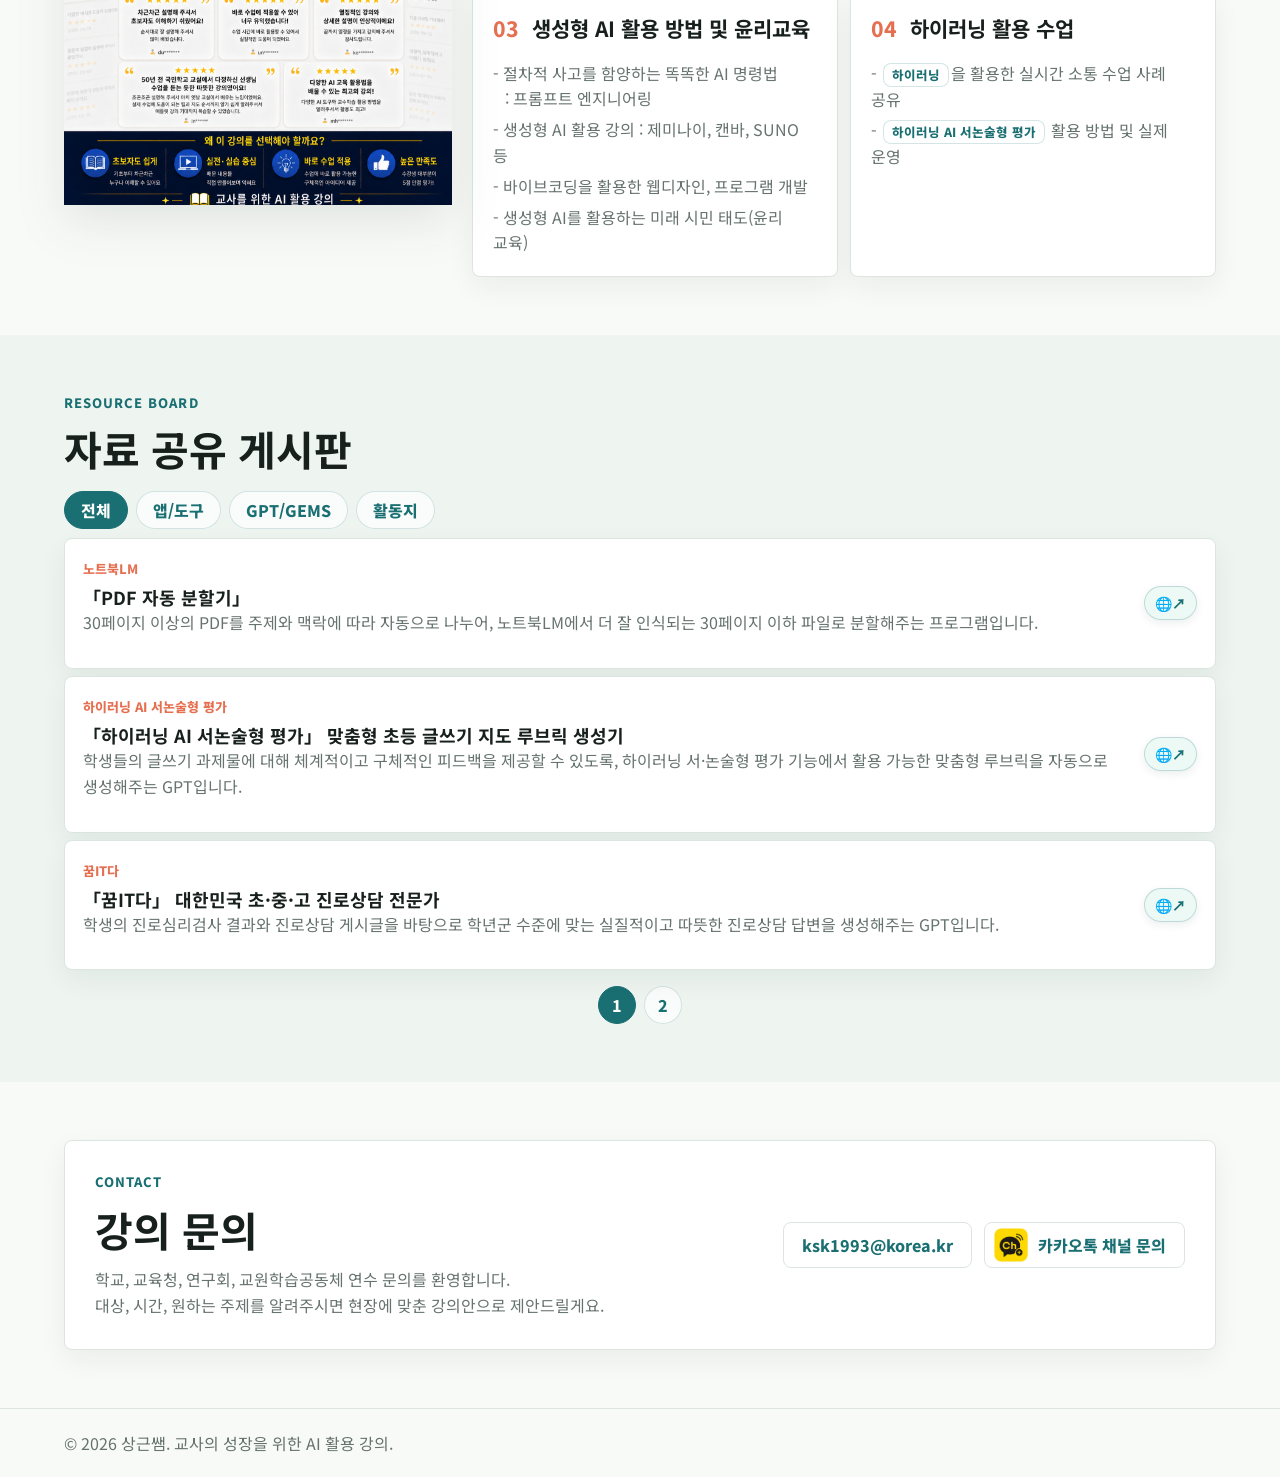
==== commit 723ab198: "Add files via upload" ====
--- a/index.html
+++ b/index.html
@@ -37,7 +37,7 @@
       rel="stylesheet"
     />
     <link rel="stylesheet" as="style" crossorigin href="https://cdn.jsdelivr.net/gh/orioncactus/pretendard/dist/web/static/pretendard.css" />
-    <link rel="stylesheet" href="styles.css?v=2026050605" />
+    <link rel="stylesheet" href="styles.css?v=2026050801" />
     <script type="application/ld+json">
       {
         "@context": "https://schema.org",
@@ -48,7 +48,6 @@
         "image": "https://skssam.pages.dev/assets/og-image.png",
         "jobTitle": "교사를 위한 AI 활용 강사",
         "email": "ksk1993@korea.kr",
-        "telephone": "010-3005-3975",
         "knowsAbout": [
           "교사 AI 활용 강의",
           "노트북LM 업무 자동화",
@@ -310,7 +309,10 @@
         </div>
         <div class="contact-methods">
           <a href="mailto:ksk1993@korea.kr">ksk1993@korea.kr</a>
-          <a href="tel:010-3005-3975">010-3005-3975</a>
+          <a class="kakao-contact" href="http://pf.kakao.com/_FczKX/chat" target="_blank" rel="noopener noreferrer" aria-label="카카오톡 채널 문의 열기">
+            <img src="assets/kakaochat-clean.png" alt="" aria-hidden="true" />
+            <span>카카오톡 채널 문의</span>
+          </a>
         </div>
       </section>
     </main>
--- a/styles.css
+++ b/styles.css
@@ -185,6 +185,25 @@
   flex-wrap: wrap;
   gap: 12px;
   margin-top: 24px;
+}
+
+.contact-methods .kakao-contact {
+  gap: 10px;
+  padding-left: 9px;
+}
+
+.kakao-contact img {
+  display: block;
+  width: 34px;
+  height: 34px;
+  object-fit: contain;
+  flex: 0 0 auto;
+}
+
+.kakao-contact span {
+  font-size: inherit;
+  font-weight: inherit;
+  line-height: 1;
 }
 
 .button,
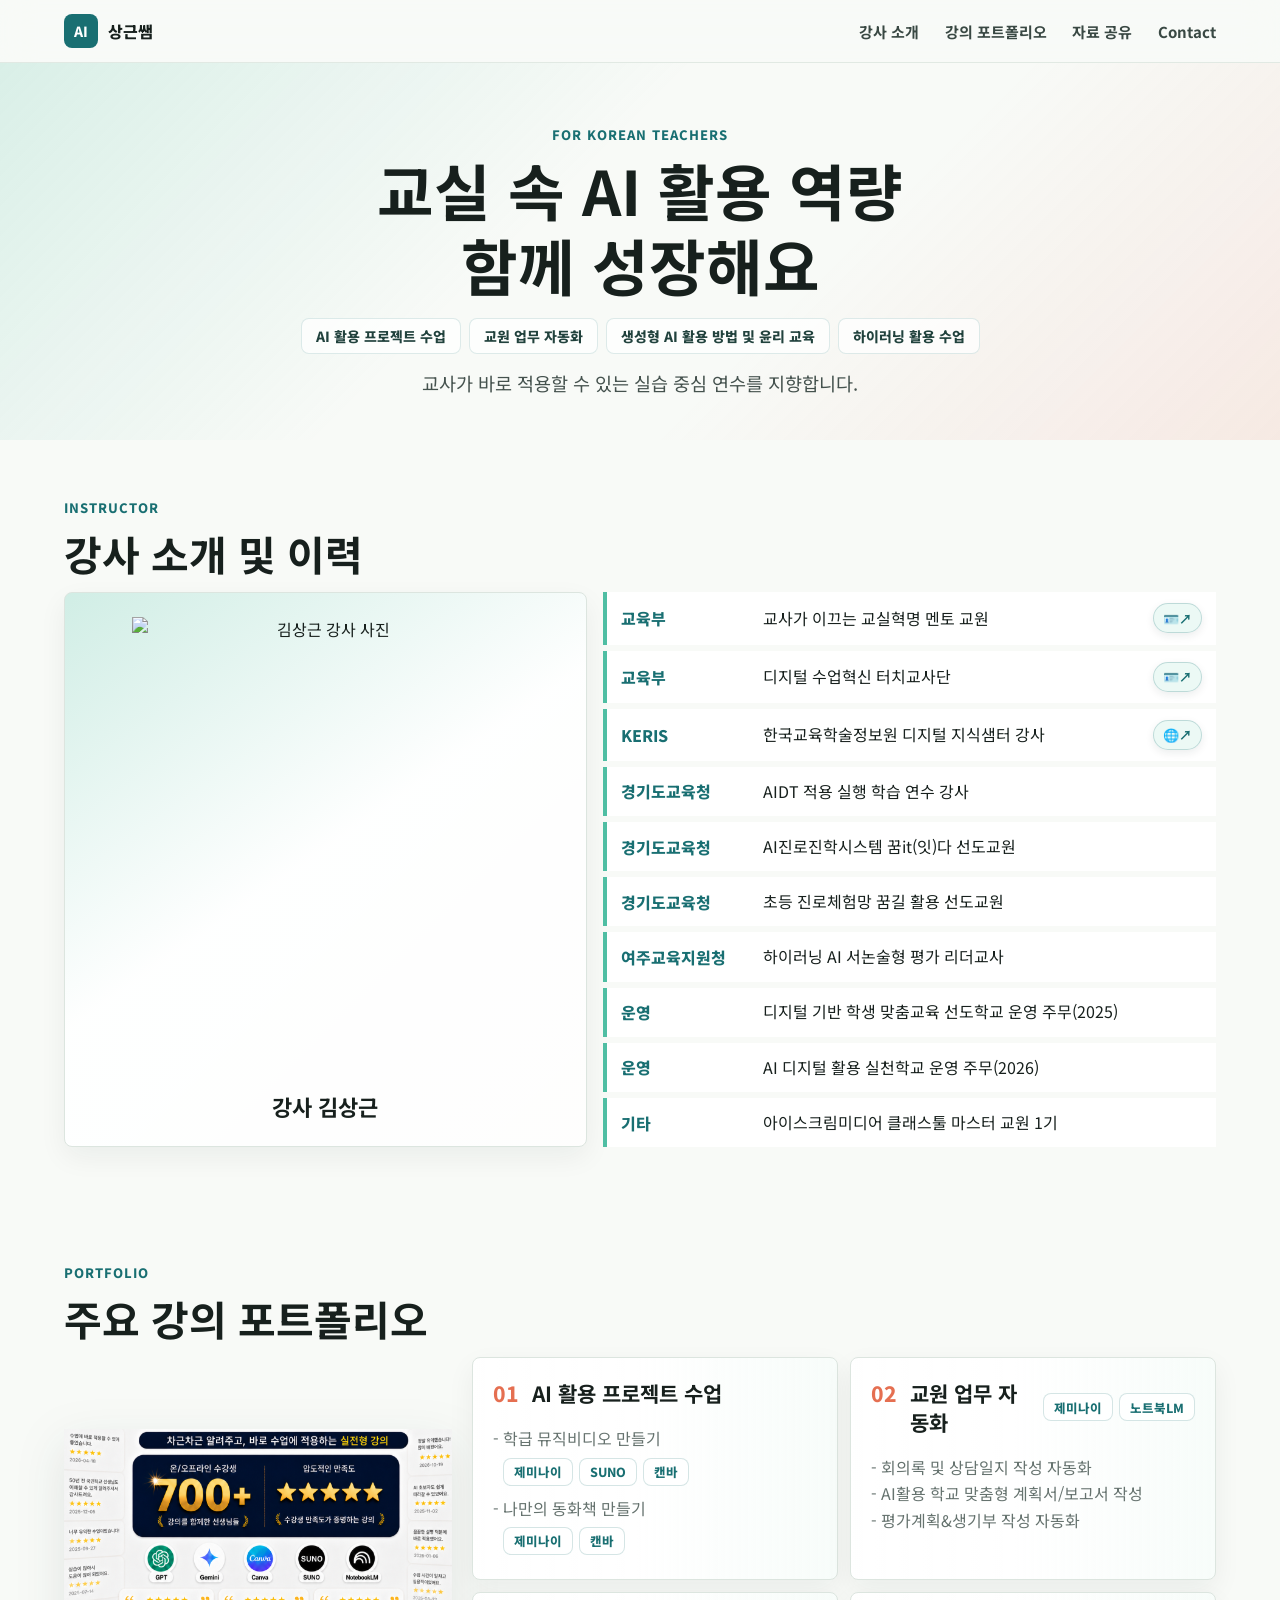
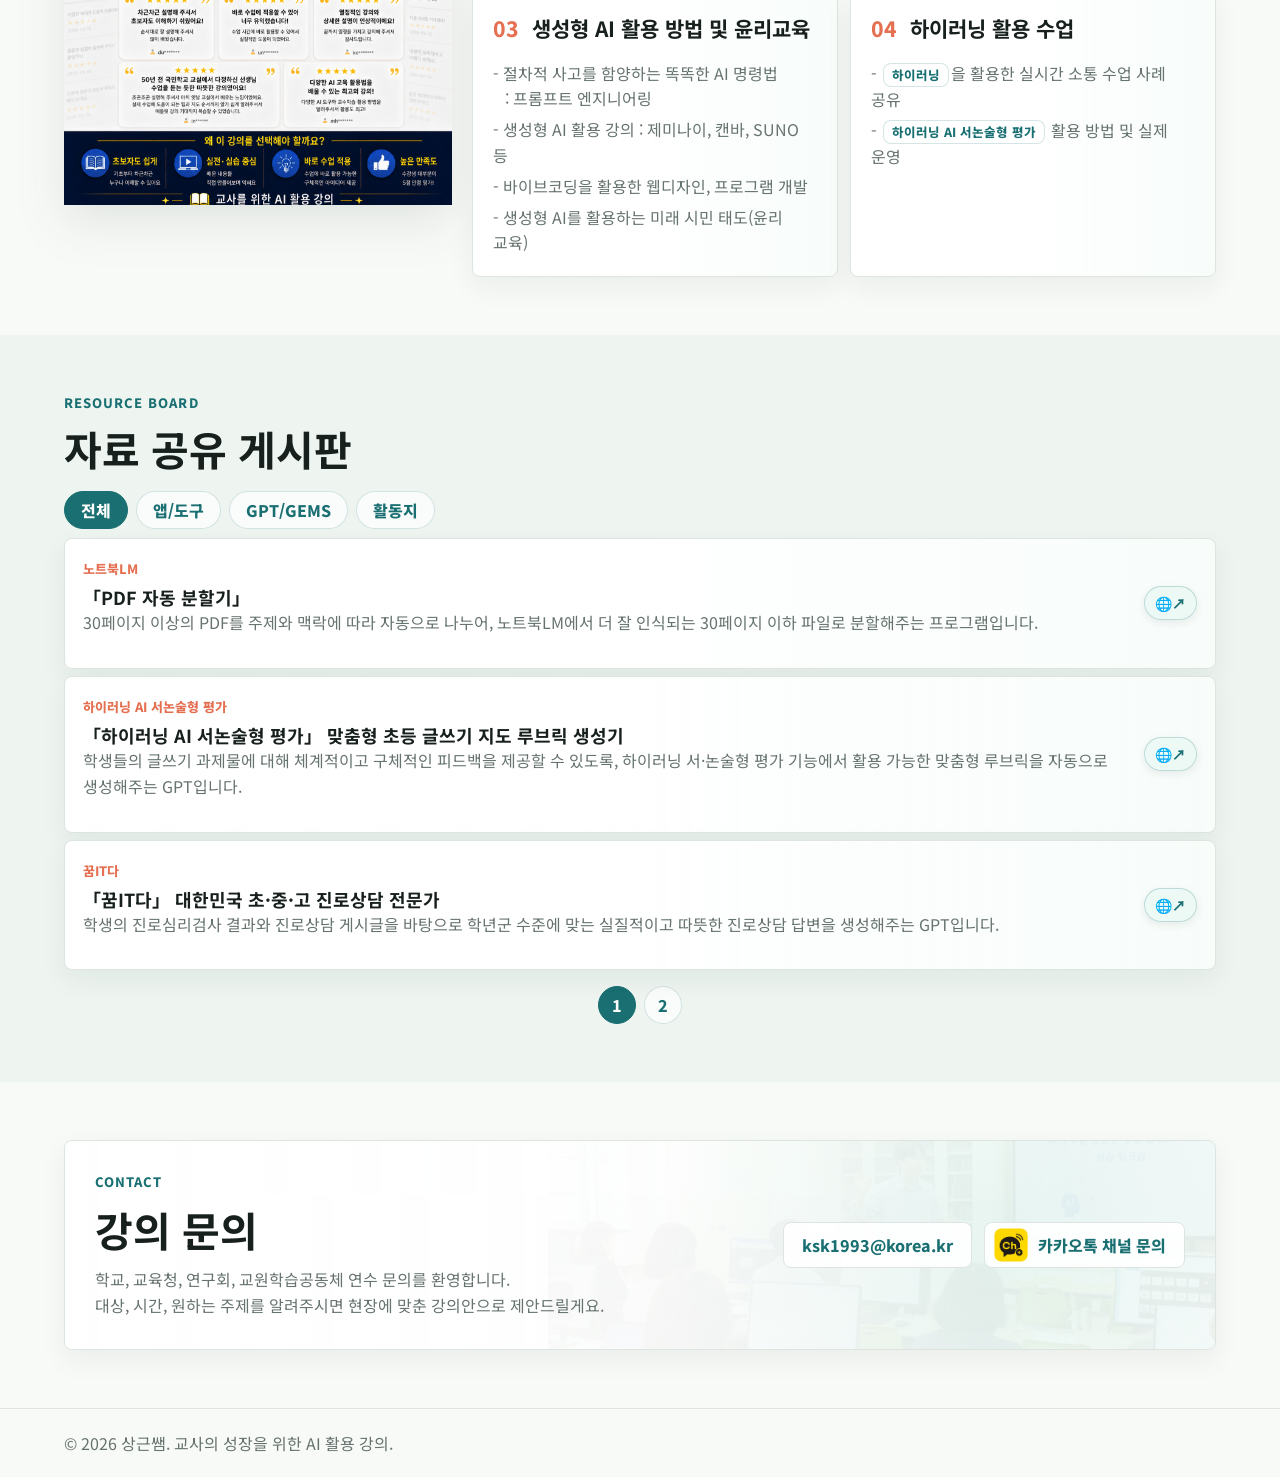
==== commit f781ee96: "Add files via upload" ====
--- a/index.html
+++ b/index.html
@@ -37,7 +37,7 @@
       rel="stylesheet"
     />
     <link rel="stylesheet" as="style" crossorigin href="https://cdn.jsdelivr.net/gh/orioncactus/pretendard/dist/web/static/pretendard.css" />
-    <link rel="stylesheet" href="styles.css?v=2026050801" />
+    <link rel="stylesheet" href="styles.css?v=2026050901" />
     <script type="application/ld+json">
       {
         "@context": "https://schema.org",
--- a/styles.css
+++ b/styles.css
@@ -301,10 +301,41 @@
 .portfolio-card,
 .share-item,
 .contact-section {
+  position: relative;
+  overflow: hidden;
   border: 1px solid var(--line);
   border-radius: 8px;
-  background: var(--panel);
+  background:
+    linear-gradient(90deg, rgba(255, 255, 255, 0.97) 0%, rgba(255, 255, 255, 0.94) 45%, rgba(246, 252, 249, 0.84) 100%),
+    var(--panel);
   box-shadow: 0 10px 28px rgba(18, 38, 35, 0.06);
+}
+
+.contact-section::before {
+  content: "";
+  position: absolute;
+  inset: 0;
+  z-index: 0;
+  background:
+    linear-gradient(90deg, rgba(255, 255, 255, 0.98) 0%, rgba(255, 255, 255, 0.86) 46%, rgba(255, 255, 255, 0.68) 100%),
+    linear-gradient(0deg, rgba(238, 245, 241, 0.64), rgba(238, 245, 241, 0.64)),
+    url("assets/lectureimg.png") right center / min(58%, 760px) auto no-repeat;
+  opacity: 0.54;
+  pointer-events: none;
+}
+
+.contact-section::after {
+  content: "";
+  position: absolute;
+  inset: 0;
+  z-index: 0;
+  background: radial-gradient(circle at 82% 46%, rgba(79, 190, 163, 0.1), transparent 36%);
+  pointer-events: none;
+}
+
+.contact-section > * {
+  position: relative;
+  z-index: 1;
 }
 
 .profile-card {
@@ -1183,6 +1214,11 @@
   margin-top: 0;
 }
 
+.contact-methods a {
+  background: rgba(255, 255, 255, 0.9);
+  backdrop-filter: blur(3px);
+}
+
 footer {
   padding: 22px clamp(20px, 5vw, 64px);
   color: var(--muted);
@@ -1235,6 +1271,14 @@
 
   .contact-methods {
     justify-content: flex-start;
+  }
+
+  .contact-section::before {
+    background:
+      linear-gradient(180deg, rgba(255, 255, 255, 0.98) 0%, rgba(255, 255, 255, 0.92) 55%, rgba(255, 255, 255, 0.84) 100%),
+      linear-gradient(0deg, rgba(238, 245, 241, 0.7), rgba(238, 245, 241, 0.7)),
+      url("assets/lectureimg.png") right bottom / 86% auto no-repeat;
+    opacity: 0.42;
   }
 }
 
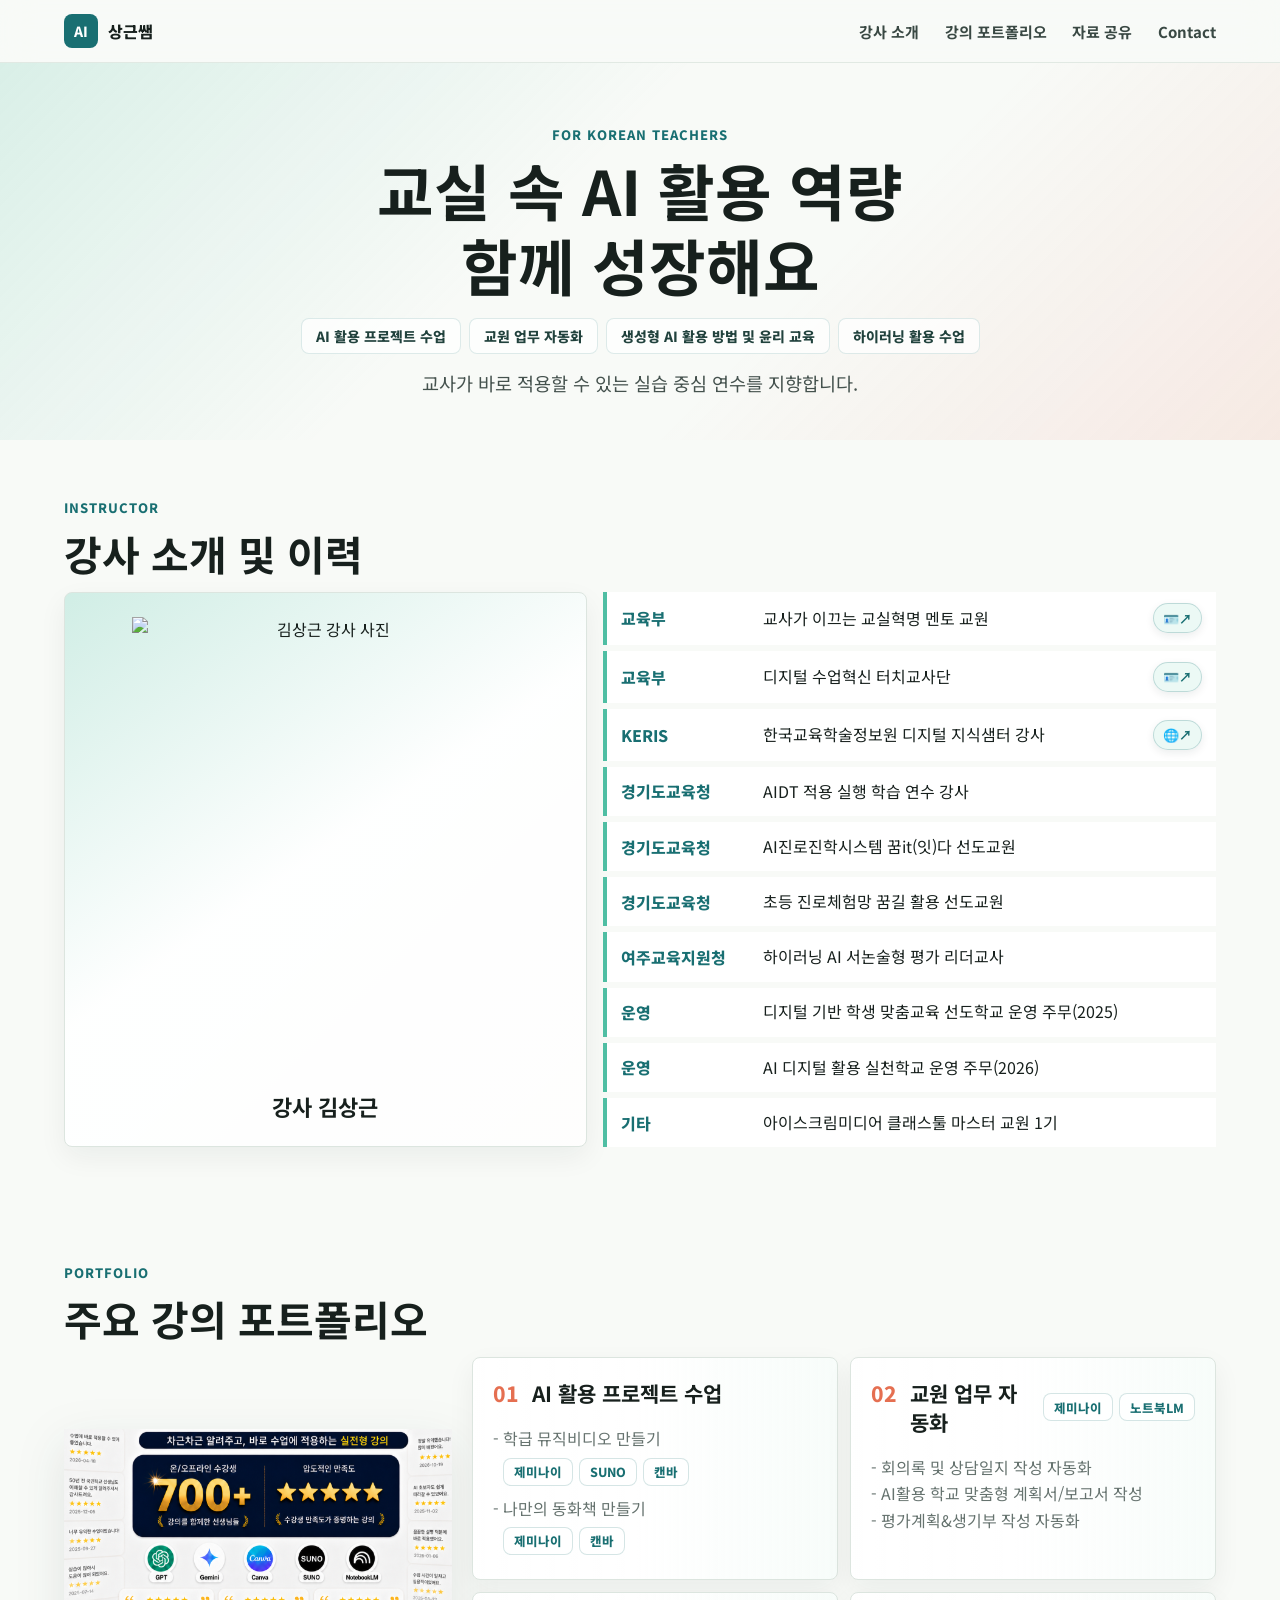
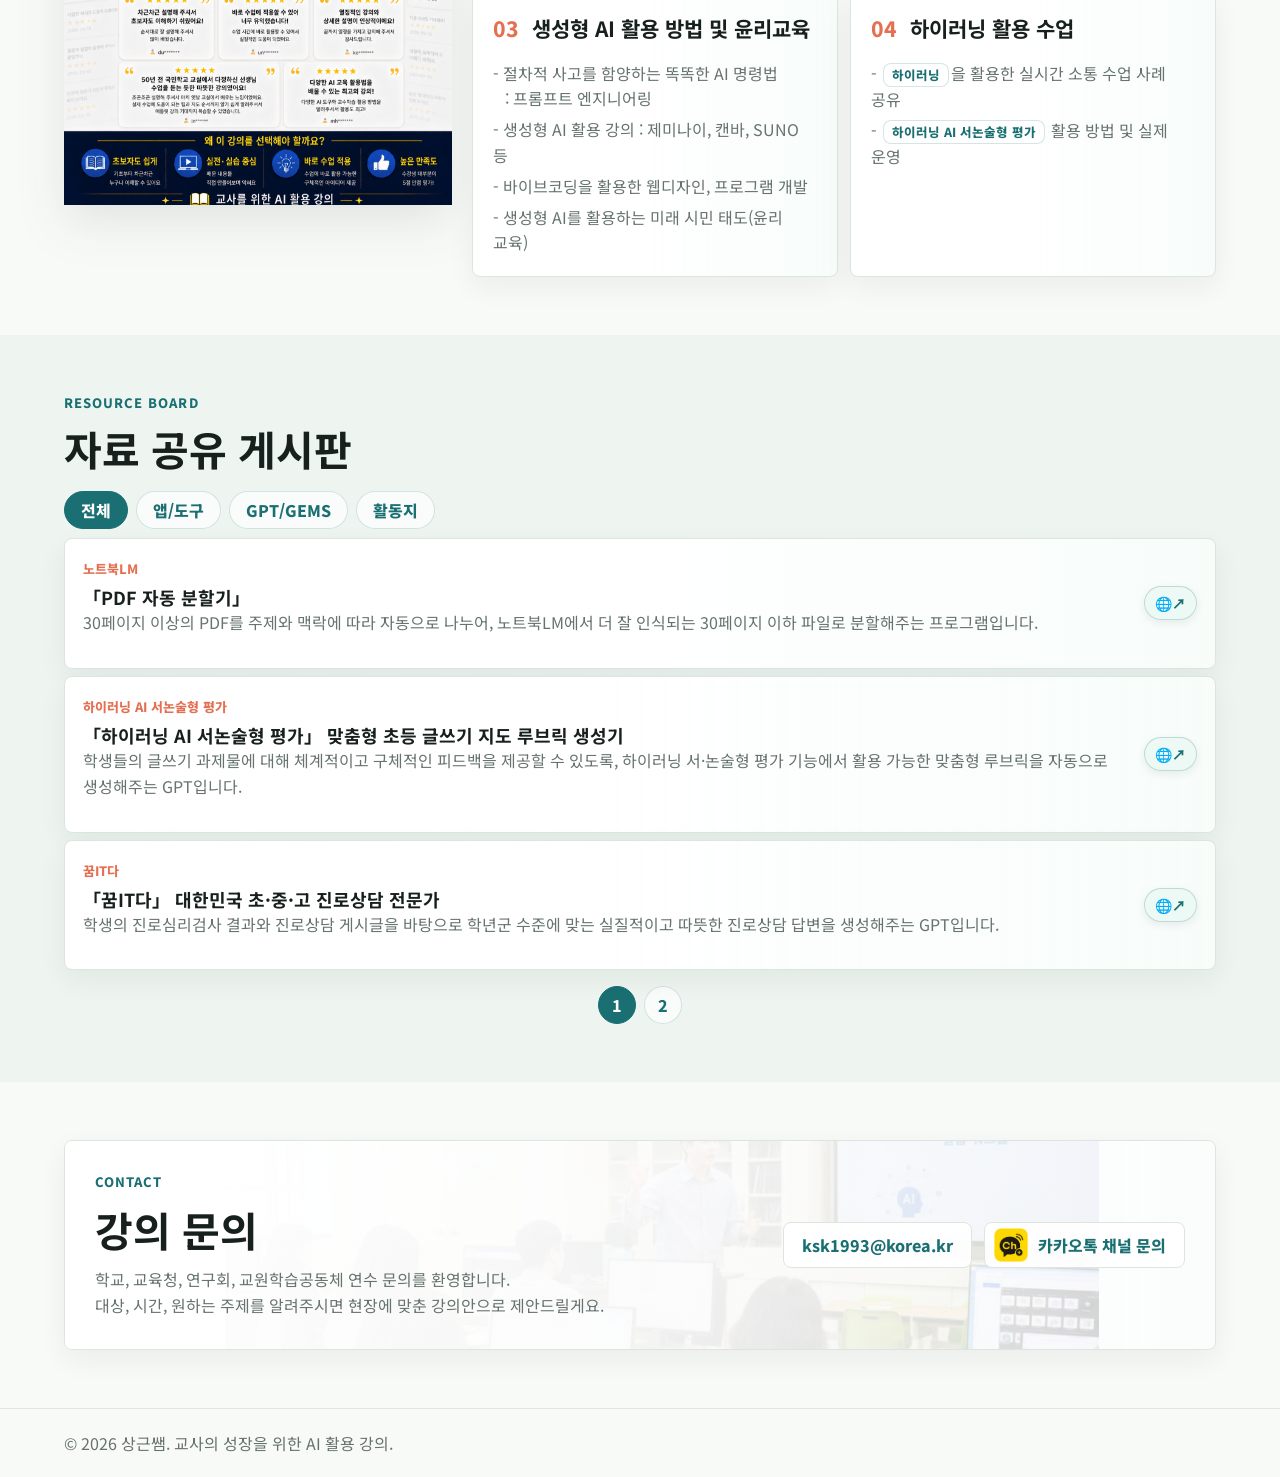
==== commit b105228c: "Add files via upload" ====
--- a/index.html
+++ b/index.html
@@ -37,7 +37,7 @@
       rel="stylesheet"
     />
     <link rel="stylesheet" as="style" crossorigin href="https://cdn.jsdelivr.net/gh/orioncactus/pretendard/dist/web/static/pretendard.css" />
-    <link rel="stylesheet" href="styles.css?v=2026050901" />
+    <link rel="stylesheet" href="styles.css?v=2026050902" />
     <script type="application/ld+json">
       {
         "@context": "https://schema.org",
--- a/styles.css
+++ b/styles.css
@@ -317,10 +317,10 @@
   inset: 0;
   z-index: 0;
   background:
-    linear-gradient(90deg, rgba(255, 255, 255, 0.98) 0%, rgba(255, 255, 255, 0.86) 46%, rgba(255, 255, 255, 0.68) 100%),
-    linear-gradient(0deg, rgba(238, 245, 241, 0.64), rgba(238, 245, 241, 0.64)),
-    url("assets/lectureimg.png") right center / min(58%, 760px) auto no-repeat;
-  opacity: 0.54;
+    linear-gradient(90deg, rgba(255, 255, 255, 0.94) 0%, rgba(255, 255, 255, 0.78) 42%, rgba(255, 255, 255, 0.54) 100%),
+    linear-gradient(0deg, rgba(238, 245, 241, 0.28), rgba(238, 245, 241, 0.28)),
+    url("assets/lectureimg.png") 58% 46% / min(76%, 980px) auto no-repeat;
+  opacity: 0.9;
   pointer-events: none;
 }
 
@@ -329,7 +329,9 @@
   position: absolute;
   inset: 0;
   z-index: 0;
-  background: radial-gradient(circle at 82% 46%, rgba(79, 190, 163, 0.1), transparent 36%);
+  background:
+    linear-gradient(90deg, rgba(255, 255, 255, 0.9) 0%, rgba(255, 255, 255, 0.72) 42%, rgba(255, 255, 255, 0.2) 100%),
+    radial-gradient(circle at 58% 46%, rgba(255, 255, 255, 0.08), transparent 32%);
   pointer-events: none;
 }
 
@@ -1275,10 +1277,16 @@
 
   .contact-section::before {
     background:
-      linear-gradient(180deg, rgba(255, 255, 255, 0.98) 0%, rgba(255, 255, 255, 0.92) 55%, rgba(255, 255, 255, 0.84) 100%),
-      linear-gradient(0deg, rgba(238, 245, 241, 0.7), rgba(238, 245, 241, 0.7)),
-      url("assets/lectureimg.png") right bottom / 86% auto no-repeat;
-    opacity: 0.42;
+      linear-gradient(180deg, rgba(255, 255, 255, 0.8) 0%, rgba(255, 255, 255, 0.88) 52%, rgba(255, 255, 255, 0.94) 100%),
+      linear-gradient(0deg, rgba(238, 245, 241, 0.24), rgba(238, 245, 241, 0.24)),
+      url("assets/lectureimg.png") 78% 8% / 128% auto no-repeat;
+    opacity: 0.92;
+  }
+
+  .contact-section::after {
+    background:
+      linear-gradient(180deg, rgba(255, 255, 255, 0.48) 0%, rgba(255, 255, 255, 0.92) 62%, rgba(255, 255, 255, 0.96) 100%),
+      radial-gradient(circle at 78% 18%, rgba(255, 255, 255, 0.08), transparent 32%);
   }
 }
 
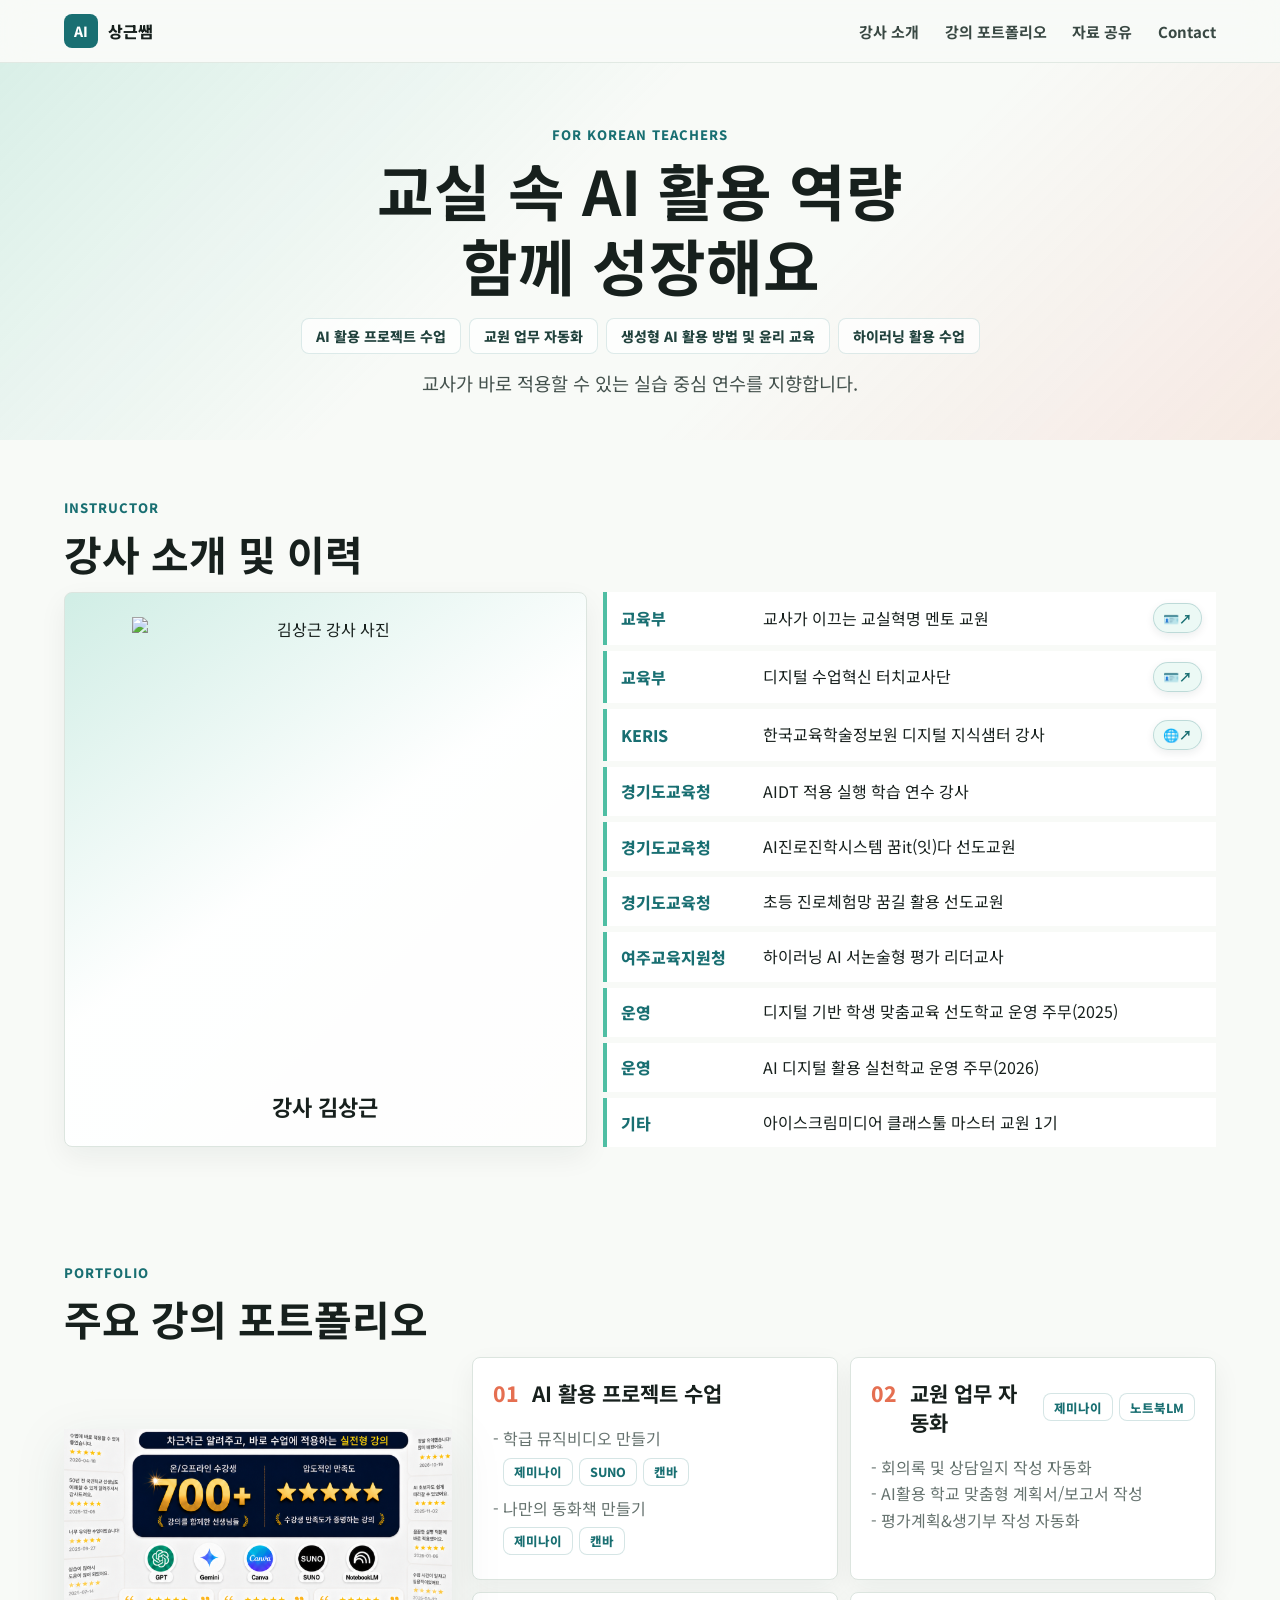
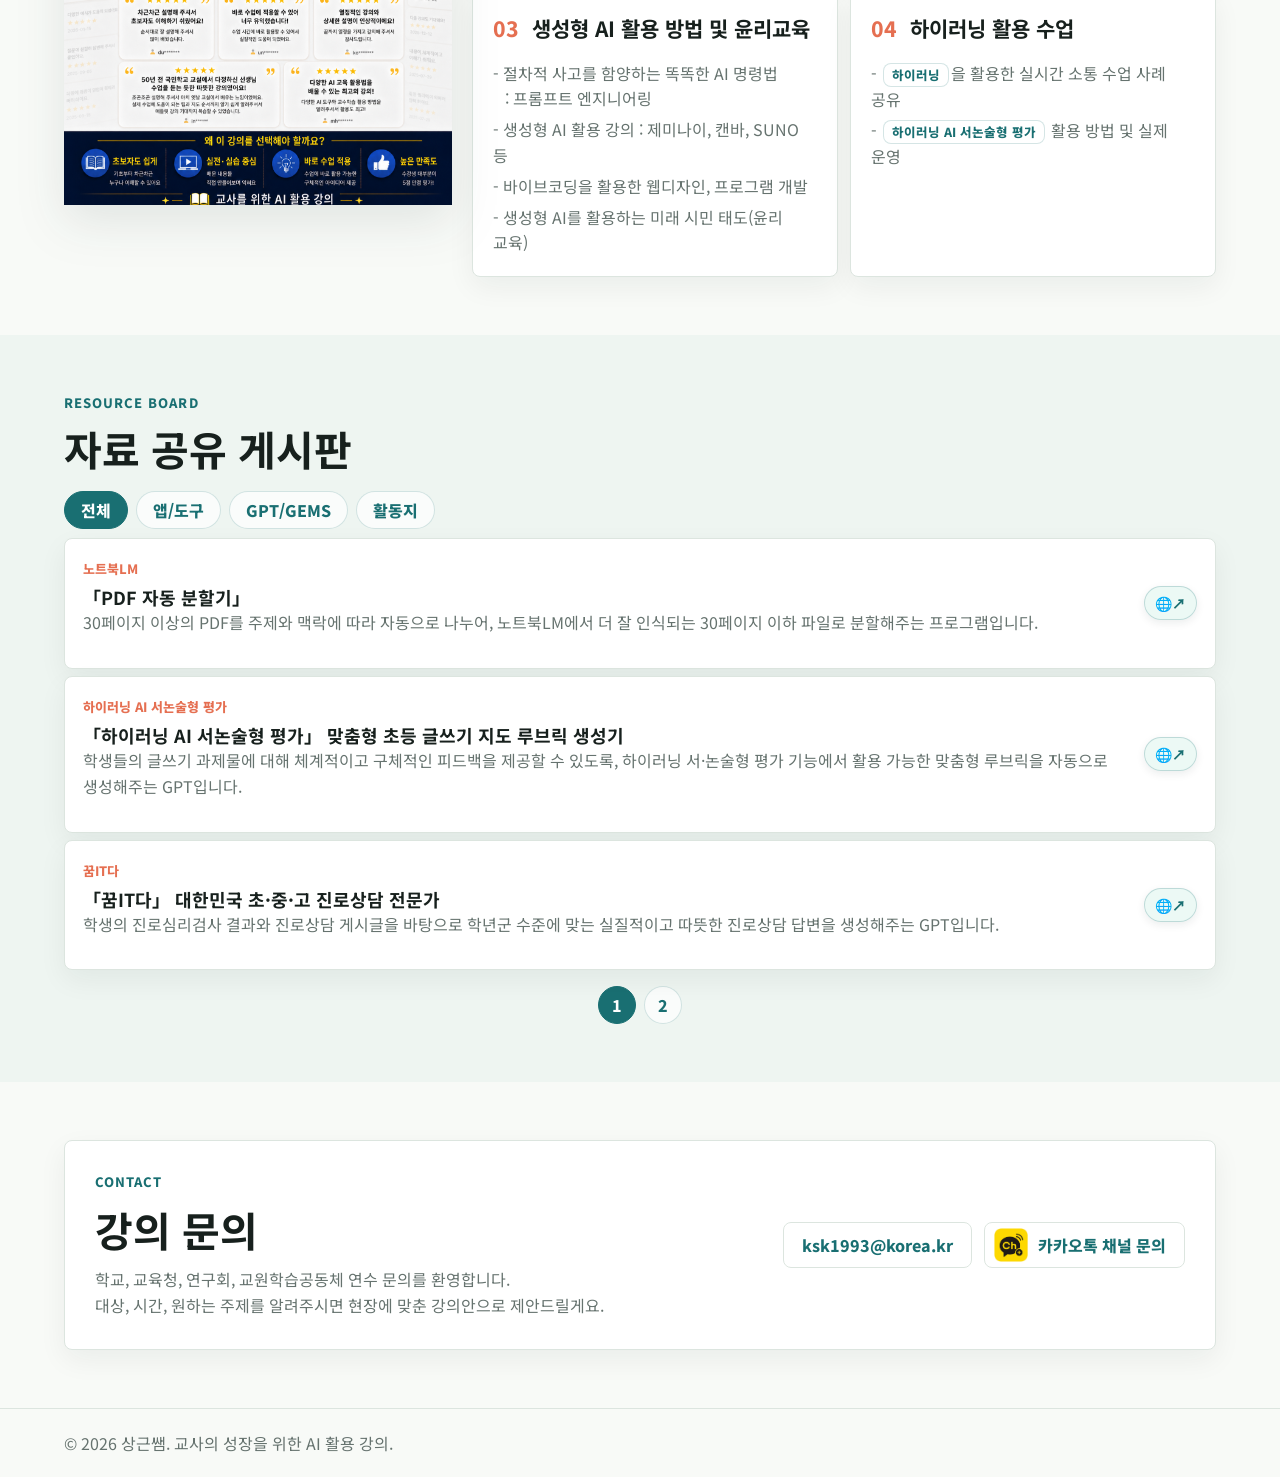
==== commit da38dc7f: "Add files via upload" ====
--- a/index.html
+++ b/index.html
@@ -37,7 +37,7 @@
       rel="stylesheet"
     />
     <link rel="stylesheet" as="style" crossorigin href="https://cdn.jsdelivr.net/gh/orioncactus/pretendard/dist/web/static/pretendard.css" />
-    <link rel="stylesheet" href="styles.css?v=2026050902" />
+    <link rel="stylesheet" href="styles.css?v=2026050903" />
     <script type="application/ld+json">
       {
         "@context": "https://schema.org",
--- a/styles.css
+++ b/styles.css
@@ -301,43 +301,10 @@
 .portfolio-card,
 .share-item,
 .contact-section {
-  position: relative;
-  overflow: hidden;
   border: 1px solid var(--line);
   border-radius: 8px;
-  background:
-    linear-gradient(90deg, rgba(255, 255, 255, 0.97) 0%, rgba(255, 255, 255, 0.94) 45%, rgba(246, 252, 249, 0.84) 100%),
-    var(--panel);
+  background: var(--panel);
   box-shadow: 0 10px 28px rgba(18, 38, 35, 0.06);
-}
-
-.contact-section::before {
-  content: "";
-  position: absolute;
-  inset: 0;
-  z-index: 0;
-  background:
-    linear-gradient(90deg, rgba(255, 255, 255, 0.94) 0%, rgba(255, 255, 255, 0.78) 42%, rgba(255, 255, 255, 0.54) 100%),
-    linear-gradient(0deg, rgba(238, 245, 241, 0.28), rgba(238, 245, 241, 0.28)),
-    url("assets/lectureimg.png") 58% 46% / min(76%, 980px) auto no-repeat;
-  opacity: 0.9;
-  pointer-events: none;
-}
-
-.contact-section::after {
-  content: "";
-  position: absolute;
-  inset: 0;
-  z-index: 0;
-  background:
-    linear-gradient(90deg, rgba(255, 255, 255, 0.9) 0%, rgba(255, 255, 255, 0.72) 42%, rgba(255, 255, 255, 0.2) 100%),
-    radial-gradient(circle at 58% 46%, rgba(255, 255, 255, 0.08), transparent 32%);
-  pointer-events: none;
-}
-
-.contact-section > * {
-  position: relative;
-  z-index: 1;
 }
 
 .profile-card {
@@ -1275,19 +1242,6 @@
     justify-content: flex-start;
   }
 
-  .contact-section::before {
-    background:
-      linear-gradient(180deg, rgba(255, 255, 255, 0.8) 0%, rgba(255, 255, 255, 0.88) 52%, rgba(255, 255, 255, 0.94) 100%),
-      linear-gradient(0deg, rgba(238, 245, 241, 0.24), rgba(238, 245, 241, 0.24)),
-      url("assets/lectureimg.png") 78% 8% / 128% auto no-repeat;
-    opacity: 0.92;
-  }
-
-  .contact-section::after {
-    background:
-      linear-gradient(180deg, rgba(255, 255, 255, 0.48) 0%, rgba(255, 255, 255, 0.92) 62%, rgba(255, 255, 255, 0.96) 100%),
-      radial-gradient(circle at 78% 18%, rgba(255, 255, 255, 0.08), transparent 32%);
-  }
 }
 
 @media (max-width: 760px) {
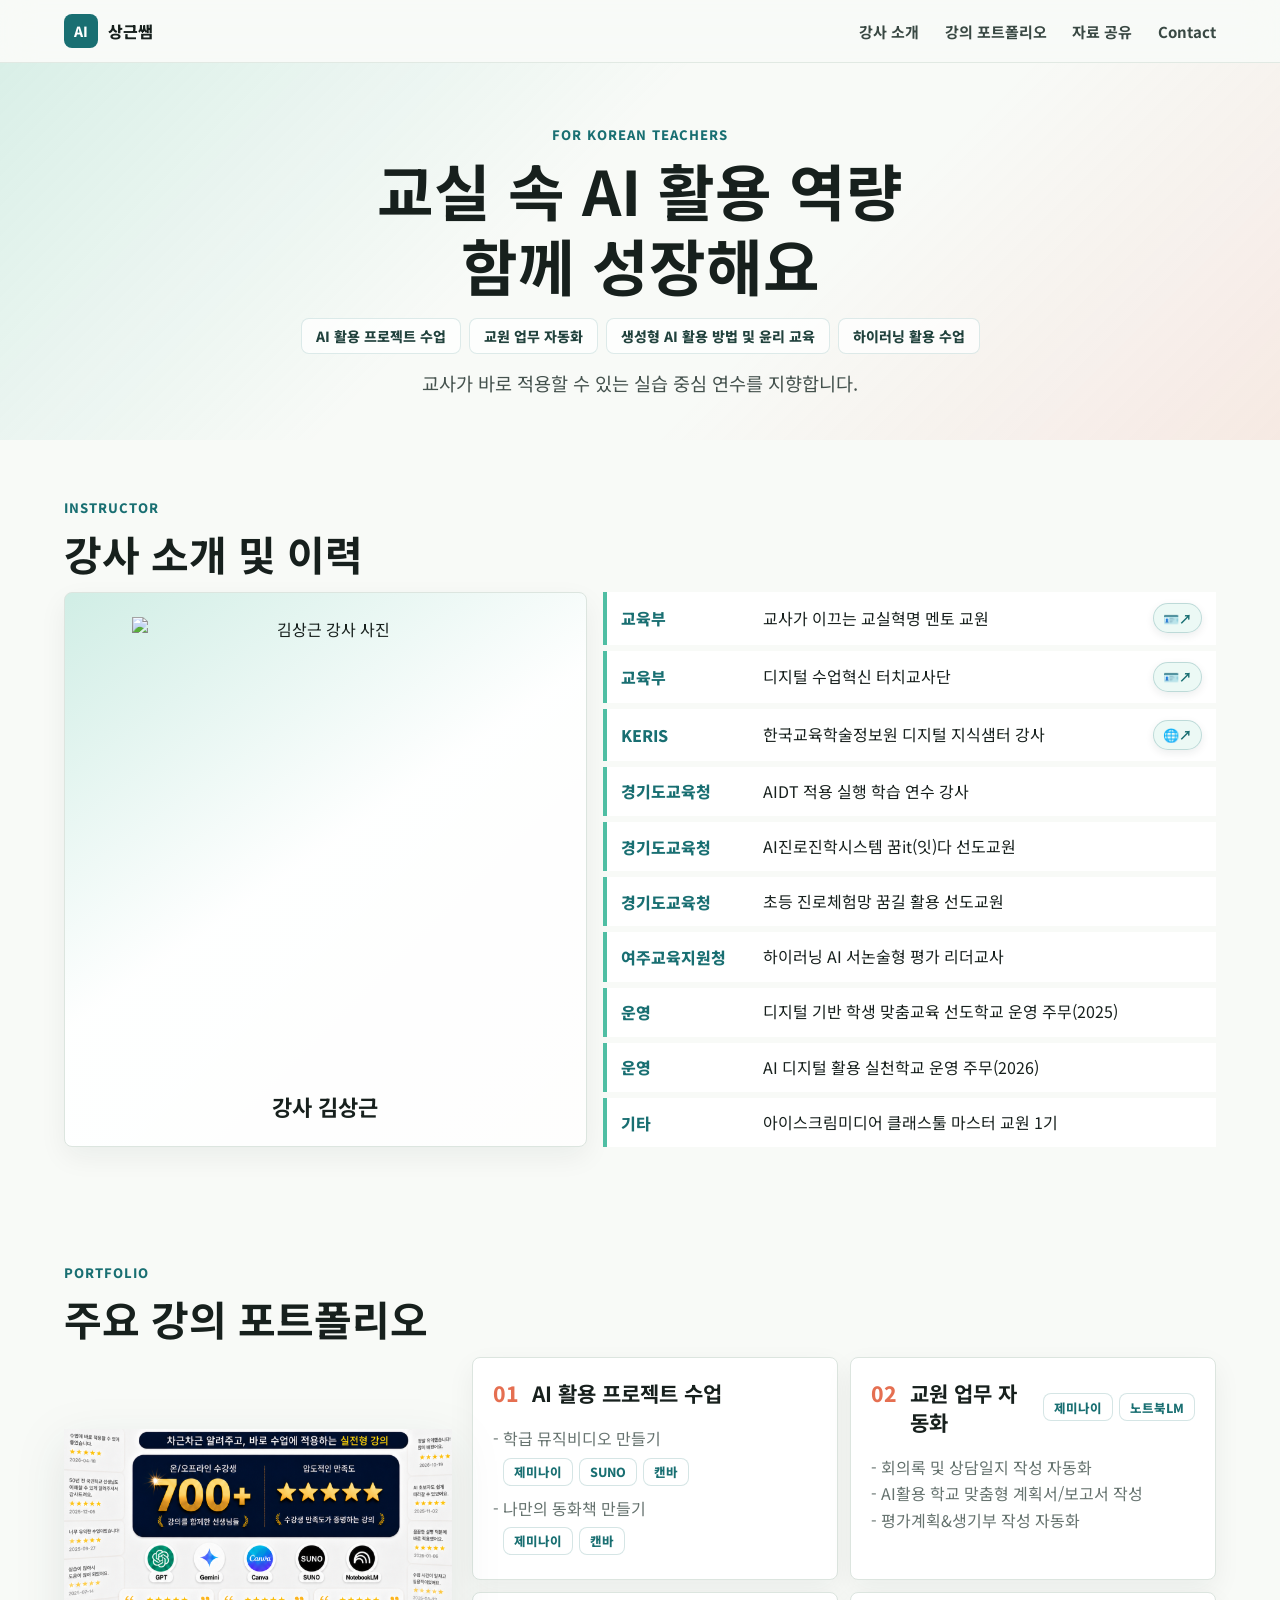
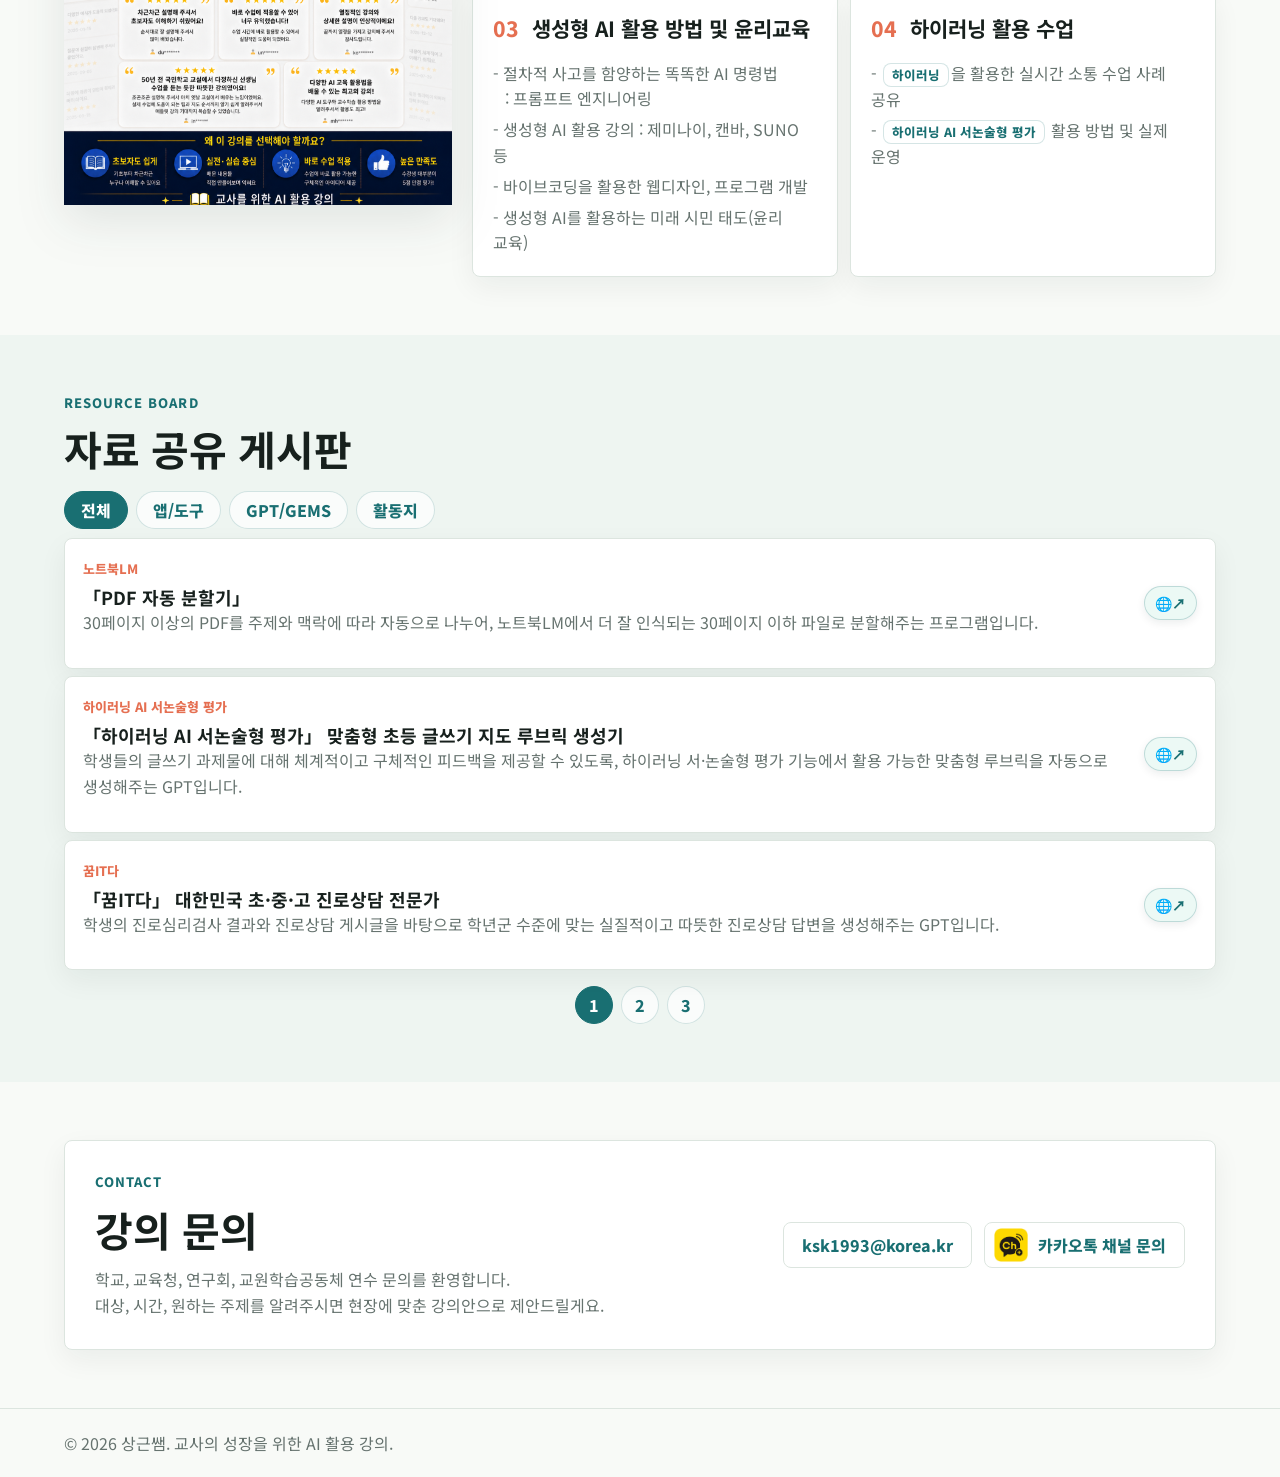
==== commit c3f9282c: "Add files via upload" ====
--- a/index.html
+++ b/index.html
@@ -408,6 +408,6 @@
         }
       })();
     </script>
-    <script src="script.js?v=2026050602"></script>
+    <script src="script.js?v=2026052501"></script>
   </body>
 </html>
